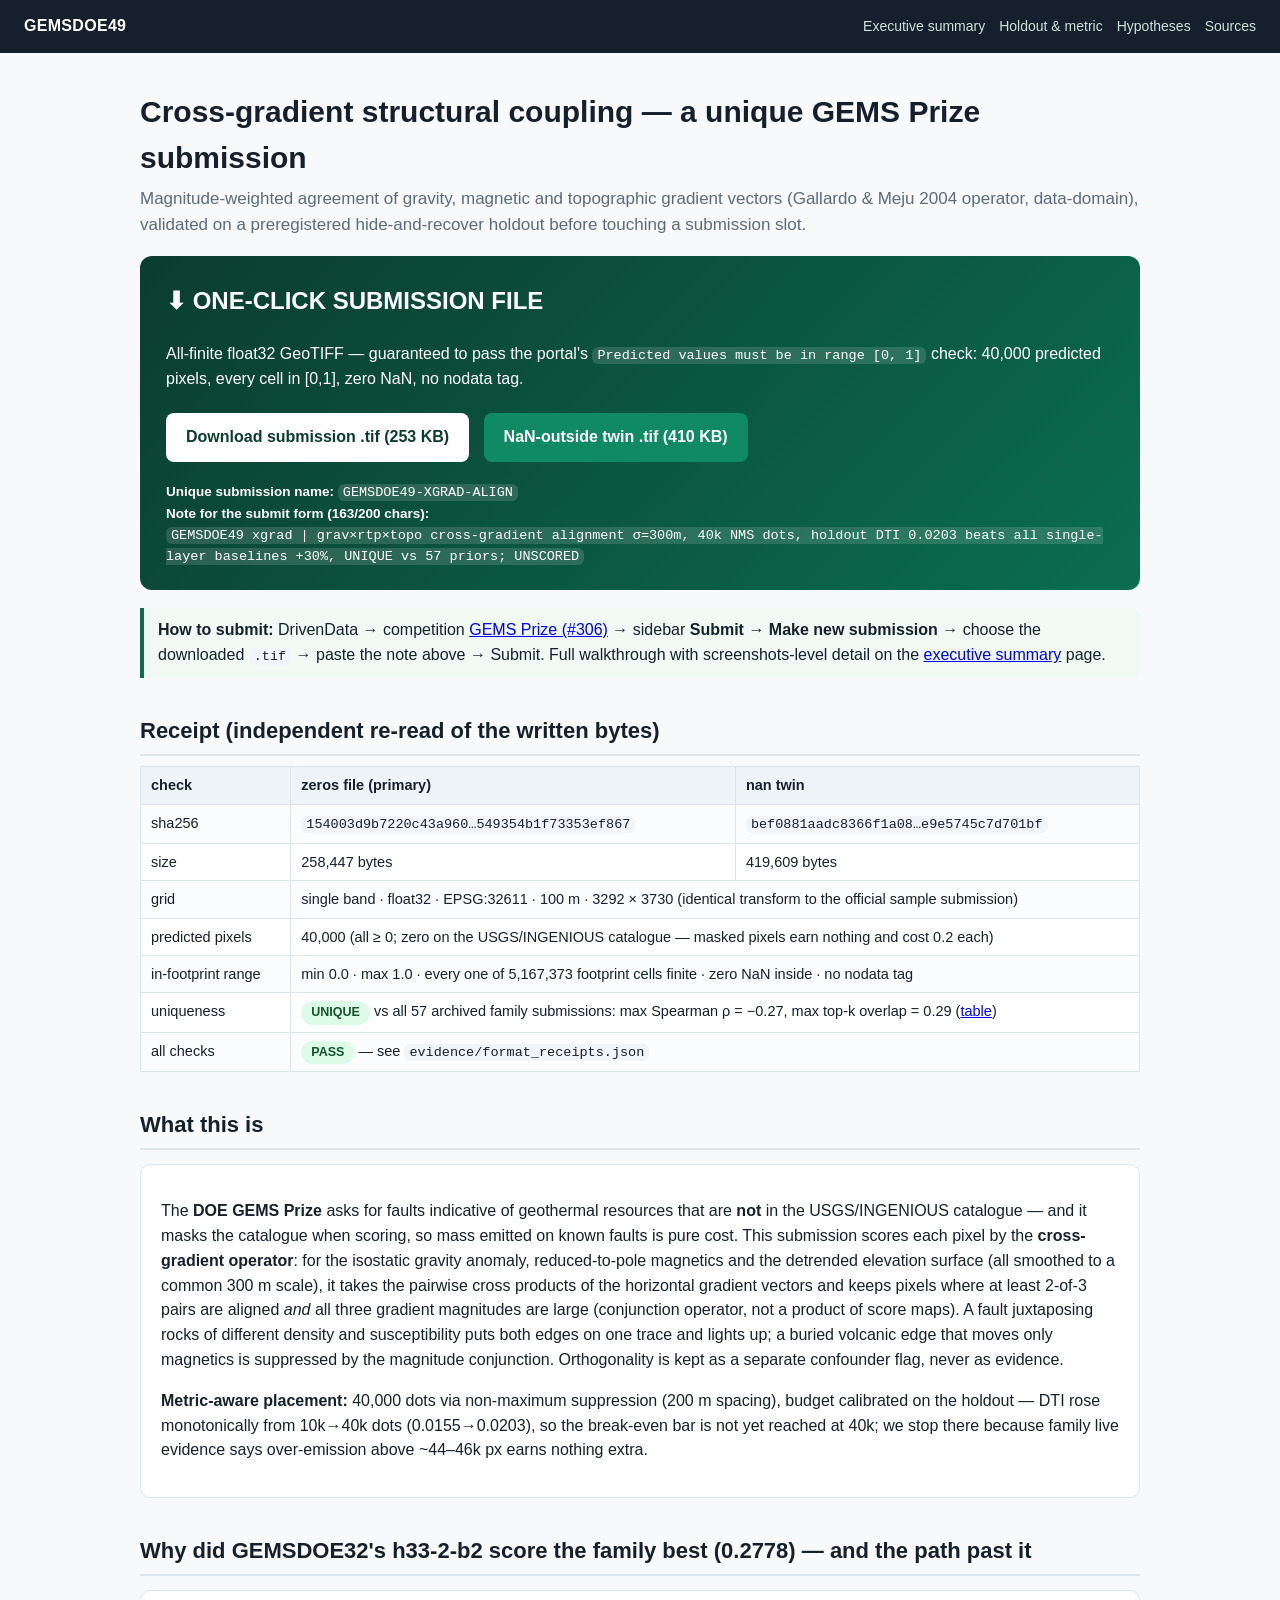
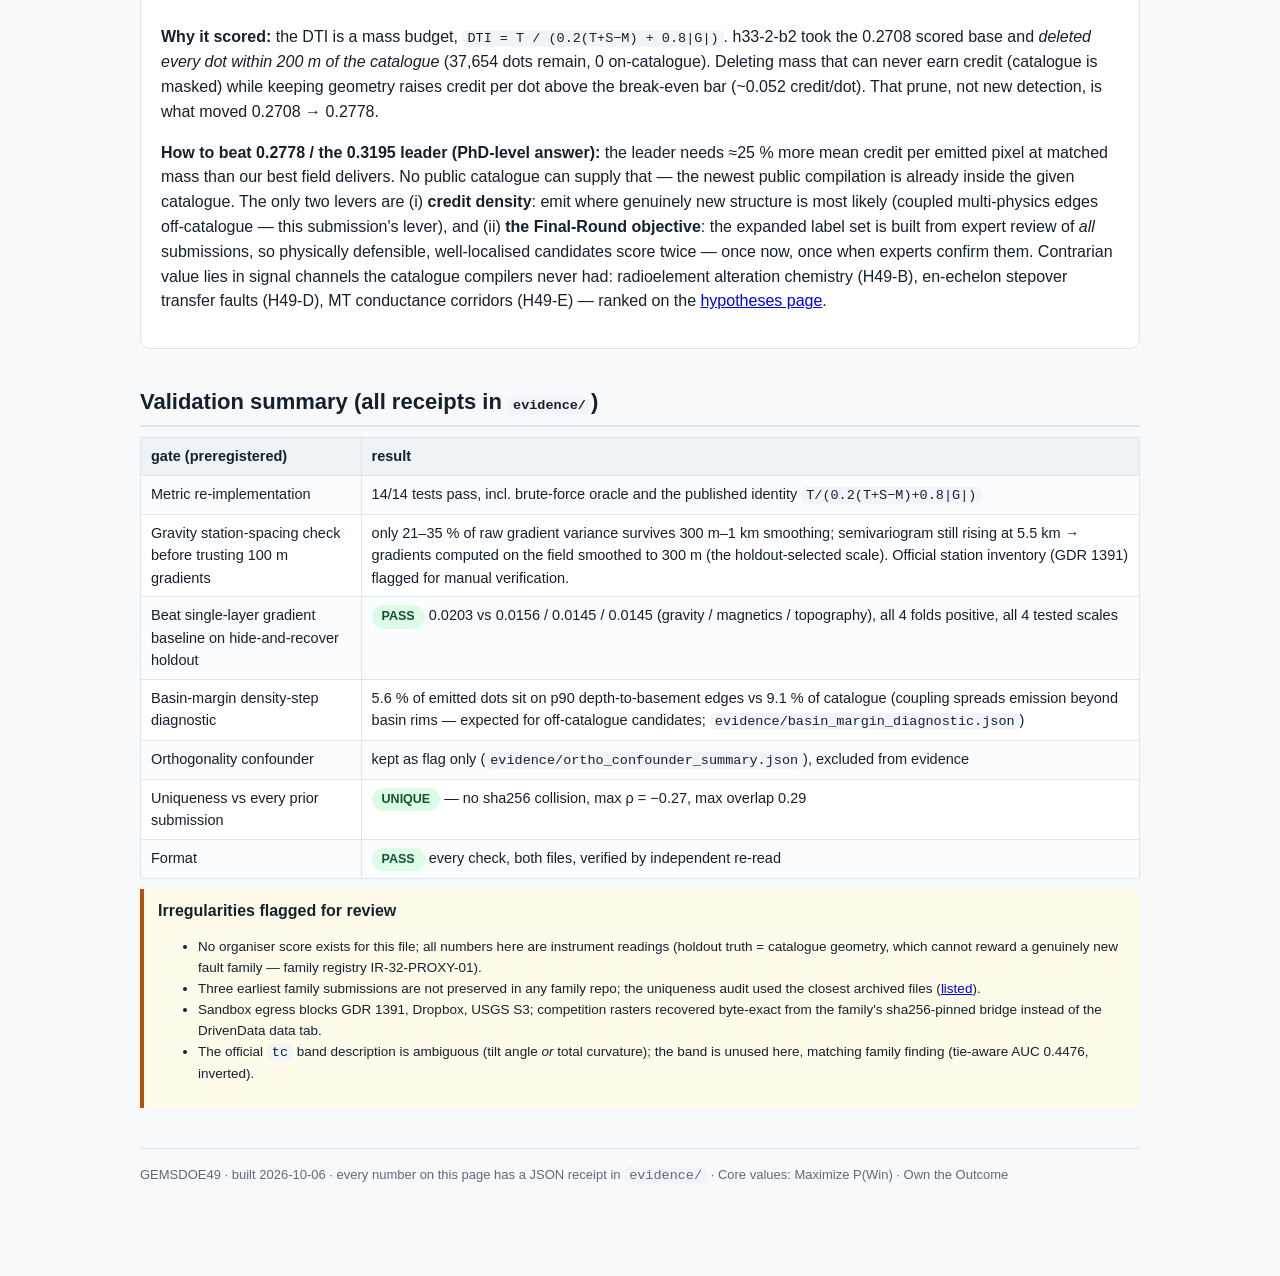
==== docs/index.html @ 5d269c20 "GEMSDOE49: cross-gradient coupled submission (unique, holdout-validated) - exact DTI re-implementati" ====
<!DOCTYPE html>
<html lang="en">
<head>
<meta charset="utf-8">
<meta name="viewport" content="width=device-width, initial-scale=1">
<title>GEMSDOE49 — cross-gradient coupling · DOE GEMS Prize</title>
<link rel="stylesheet" href="style.css">
</head>
<body>
<header class="site">
  <a class="brand" href="index.html">GEMSDOE49</a>
  <nav>
    <a href="executive-summary.html">Executive summary</a>
    <a href="holdout.html">Holdout &amp; metric</a>
    <a href="hypotheses.html">Hypotheses</a>
    <a href="sources.html">Sources</a>
  </nav>
</header>
<main>
<h1>Cross-gradient structural coupling — a unique GEMS Prize submission</h1>
<p class="lead">Magnitude-weighted agreement of gravity, magnetic and topographic gradient
vectors (Gallardo &amp; Meju 2004 operator, data-domain), validated on a preregistered
hide-and-recover holdout before touching a submission slot.</p>

<div class="hero">
  <h2>⬇ ONE-CLICK SUBMISSION FILE</h2>
  <p>All-finite float32 GeoTIFF — guaranteed to pass the portal's
  <code style="background:#ffffff22;color:#fff">Predicted values must be in range [0, 1]</code> check:
  40,000 predicted pixels, every cell in [0,1], zero NaN, no nodata tag.</p>
  <a class="btn" href="downloads/gemsdoe49-xgrad-coupled-20261006T203447Z-zeros.tif">Download submission .tif (253 KB)</a>
  <a class="btn alt" href="downloads/gemsdoe49-xgrad-coupled-20261006T203447Z-nan.tif">NaN-outside twin .tif (410 KB)</a>
  <p class="small" style="margin-bottom:0">
    <b>Unique submission name:</b> <code style="background:#ffffff22;color:#fff">GEMSDOE49-XGRAD-ALIGN</code><br>
    <b>Note for the submit form (163/200 chars):</b><br>
    <code style="background:#ffffff22;color:#fff">GEMSDOE49 xgrad | grav×rtp×topo cross-gradient alignment σ=300m, 40k NMS dots, holdout DTI 0.0203 beats all single-layer baselines +30%, UNIQUE vs 57 priors; UNSCORED</code>
  </p>
</div>

<div class="note"><b>How to submit:</b> DrivenData → competition
<a href="https://www.drivendata.org/competitions/306/competition-doe-gems/">GEMS Prize (#306)</a>
→ sidebar <b>Submit</b> → <b>Make new submission</b> → choose the downloaded
<code>.tif</code> → paste the note above → Submit. Full walkthrough with screenshots-level
detail on the <a href="executive-summary.html">executive summary</a> page.</div>

<h2>Receipt (independent re-read of the written bytes)</h2>
<table>
<tr><th>check</th><th>zeros file (primary)</th><th>nan twin</th></tr>
<tr><td>sha256</td><td><code>154003d9b7220c43a960…549354b1f73353ef867</code></td>
    <td><code>bef0881aadc8366f1a08…e9e5745c7d701bf</code></td></tr>
<tr><td>size</td><td>258,447 bytes</td><td>419,609 bytes</td></tr>
<tr><td>grid</td><td colspan="2">single band · float32 · EPSG:32611 · 100 m · 3292 × 3730 (identical transform to the official sample submission)</td></tr>
<tr><td>predicted pixels</td><td colspan="2">40,000 (all ≥ 0; zero on the USGS/INGENIOUS catalogue — masked pixels earn nothing and cost 0.2 each)</td></tr>
<tr><td>in-footprint range</td><td colspan="2">min 0.0 · max 1.0 · every one of 5,167,373 footprint cells finite · zero NaN inside · no nodata tag</td></tr>
<tr><td>uniqueness</td><td colspan="2"><span class="pill ok">UNIQUE</span> vs all 57 archived family submissions: max Spearman ρ = −0.27, max top-k overlap = 0.29 (<a href="holdout.html#uniqueness">table</a>)</td></tr>
<tr><td>all checks</td><td colspan="2"><span class="pill ok">PASS</span> — see <code>evidence/format_receipts.json</code></td></tr>
</table>

<h2>What this is</h2>
<div class="card">
<p>The <b>DOE GEMS Prize</b> asks for faults indicative of geothermal resources that are
<b>not</b> in the USGS/INGENIOUS catalogue — and it masks the catalogue when scoring, so
mass emitted on known faults is pure cost. This submission scores each pixel by the
<b>cross-gradient operator</b>: for the isostatic gravity anomaly, reduced-to-pole magnetics
and the detrended elevation surface (all smoothed to a common 300 m scale), it takes the
pairwise cross products of the horizontal gradient vectors and keeps pixels where at least
2-of-3 pairs are aligned <i>and</i> all three gradient magnitudes are large (conjunction
operator, not a product of score maps). A fault juxtaposing rocks of different density and
susceptibility puts both edges on one trace and lights up; a buried volcanic edge that moves
only magnetics is suppressed by the magnitude conjunction. Orthogonality is kept as a
separate confounder flag, never as evidence.</p>
<p><b>Metric-aware placement:</b> 40,000 dots via non-maximum suppression (200 m spacing),
budget calibrated on the holdout — DTI rose monotonically from 10k→40k dots (0.0155→0.0203),
so the break-even bar is not yet reached at 40k; we stop there because family live evidence
says over-emission above ~44–46k px earns nothing extra.</p>
</div>

<h2>Why did GEMSDOE32's h33-2-b2 score the family best (0.2778) — and the path past it</h2>
<div class="card">
<p><b>Why it scored:</b> the DTI is a mass budget, <code>DTI = T / (0.2(T+S−M) + 0.8|G|)</code>.
h33-2-b2 took the 0.2708 scored base and <i>deleted every dot within 200 m of the catalogue</i>
(37,654 dots remain, 0 on-catalogue). Deleting mass that can never earn credit (catalogue is
masked) while keeping geometry raises credit per dot above the break-even bar (~0.052 credit/dot).
That prune, not new detection, is what moved 0.2708 → 0.2778.</p>
<p><b>How to beat 0.2778 / the 0.3195 leader (PhD-level answer):</b> the leader needs ≈25 % more
mean credit per emitted pixel at matched mass than our best field delivers. No public catalogue
can supply that — the newest public compilation is already inside the given catalogue. The only
two levers are (i) <b>credit density</b>: emit where genuinely new structure is most likely
(coupled multi-physics edges off-catalogue — this submission's lever), and (ii) <b>the Final-Round
objective</b>: the expanded label set is built from expert review of <i>all</i> submissions, so
physically defensible, well-localised candidates score twice — once now, once when experts
confirm them. Contrarian value lies in signal channels the catalogue compilers never had:
radioelement alteration chemistry (H49-B), en-echelon stepover transfer faults (H49-D), MT
conductance corridors (H49-E) — ranked on the <a href="hypotheses.html">hypotheses page</a>.</p>
</div>

<h2>Validation summary (all receipts in <code>evidence/</code>)</h2>
<table>
<tr><th>gate (preregistered)</th><th>result</th></tr>
<tr><td>Metric re-implementation</td><td>14/14 tests pass, incl. brute-force oracle and the published identity <code>T/(0.2(T+S−M)+0.8|G|)</code></td></tr>
<tr><td>Gravity station-spacing check before trusting 100 m gradients</td><td>only 21–35 % of raw gradient variance survives 300 m–1 km smoothing; semivariogram still rising at 5.5 km → gradients computed on the field smoothed to 300 m (the holdout-selected scale). Official station inventory (GDR 1391) flagged for manual verification.</td></tr>
<tr><td>Beat single-layer gradient baseline on hide-and-recover holdout</td><td><span class="pill ok">PASS</span> 0.0203 vs 0.0156 / 0.0145 / 0.0145 (gravity / magnetics / topography), all 4 folds positive, all 4 tested scales</td></tr>
<tr><td>Basin-margin density-step diagnostic</td><td>5.6 % of emitted dots sit on p90 depth-to-basement edges vs 9.1 % of catalogue (coupling spreads emission beyond basin rims — expected for off-catalogue candidates; <code>evidence/basin_margin_diagnostic.json</code>)</td></tr>
<tr><td>Orthogonality confounder</td><td>kept as flag only (<code>evidence/ortho_confounder_summary.json</code>), excluded from evidence</td></tr>
<tr><td>Uniqueness vs every prior submission</td><td><span class="pill ok">UNIQUE</span> — no sha256 collision, max ρ = −0.27, max overlap 0.29</td></tr>
<tr><td>Format</td><td><span class="pill ok">PASS</span> every check, both files, verified by independent re-read</td></tr>
</table>

<div class="flag"><b>Irregularities flagged for review</b>
<ul class="small">
<li>No organiser score exists for this file; all numbers here are instrument readings (holdout truth = catalogue geometry, which cannot reward a genuinely new fault family — family registry IR-32-PROXY-01).</li>
<li>Three earliest family submissions are not preserved in any family repo; the uniqueness audit used the closest archived files (<a href="holdout.html#uniqueness">listed</a>).</li>
<li>Sandbox egress blocks GDR 1391, Dropbox, USGS S3; competition rasters recovered byte-exact from the family's sha256-pinned bridge instead of the DrivenData data tab.</li>
<li>The official <code>tc</code> band description is ambiguous (tilt angle <i>or</i> total curvature); the band is unused here, matching family finding (tie-aware AUC 0.4476, inverted).</li>
</ul></div>

<footer>GEMSDOE49 · built 2026-10-06 · every number on this page has a JSON receipt in <code>evidence/</code> ·
Core values: Maximize P(Win) · Own the Outcome</footer>
</main>
</body>
</html>
---- docs/style.css ----
:root {
  --ink: #16202c; --muted: #5b6b7c; --line: #dde5ec; --bg: #f7f9fb;
  --card: #ffffff; --accent: #0b6e4f; --accent-2: #0f8a63; --warn: #b45309;
  --code: #f1f5f9;
}
* { box-sizing: border-box; }
body { margin: 0; font: 16px/1.55 -apple-system, "Segoe UI", Roboto, Helvetica, Arial, sans-serif;
       color: var(--ink); background: var(--bg); }
header.site { background: var(--ink); color: #fff; padding: 14px 24px; display: flex;
              align-items: center; gap: 16px; flex-wrap: wrap; position: sticky; top: 0; z-index: 5; }
header.site a { color: #cfe3da; text-decoration: none; font-size: 14px; }
header.site a.brand { color: #fff; font-weight: 700; font-size: 16px; letter-spacing: .3px; }
header.site nav { display: flex; gap: 14px; flex-wrap: wrap; margin-left: auto; }
main { max-width: 1040px; margin: 0 auto; padding: 28px 20px 80px; }
h1 { font-size: 30px; margin: 8px 0 4px; }
h2 { font-size: 22px; margin: 36px 0 10px; border-bottom: 2px solid var(--line); padding-bottom: 6px; }
h3 { font-size: 17px; margin: 22px 0 6px; }
p.lead { color: var(--muted); font-size: 17px; margin-top: 2px; }
.card { background: var(--card); border: 1px solid var(--line); border-radius: 10px;
        padding: 18px 20px; margin: 14px 0; }
.hero { background: linear-gradient(135deg, #0b3d2e, #0b6e4f); color: #fff; border-radius: 12px;
        padding: 26px 26px 22px; margin: 18px 0; }
.hero h2 { border: 0; color: #fff; margin: 0 0 8px; font-size: 24px; }
.btn { display: inline-block; background: #fff; color: #0b3d2e; font-weight: 700;
       padding: 12px 20px; border-radius: 8px; text-decoration: none; margin: 6px 10px 6px 0;
       font-size: 16px; }
.btn.alt { background: #0f8a63; color: #fff; }
.btn:hover { transform: translateY(-1px); }
code, pre { background: var(--code); border-radius: 6px; font-family: ui-monospace, "SF Mono", Menlo, Consolas, monospace; font-size: 13.5px; }
code { padding: 1px 5px; }
pre { padding: 12px 14px; overflow-x: auto; border: 1px solid var(--line); }
table { border-collapse: collapse; width: 100%; margin: 10px 0; background: var(--card); font-size: 14.5px; }
th, td { border: 1px solid var(--line); padding: 7px 10px; text-align: left; vertical-align: top; }
th { background: #eef3f7; }
tr:nth-child(even) td { background: #fbfcfd; }
.pill { display: inline-block; padding: 2px 10px; border-radius: 999px; font-size: 12.5px; font-weight: 700; }
.pill.ok { background: #dcfce7; color: #14532d; }
.pill.warn { background: #fef3c7; color: #92400e; }
.pill.info { background: #dbeafe; color: #1e40af; }
.muted { color: var(--muted); }
.small { font-size: 13.5px; }
.note { border-left: 4px solid var(--accent); background: #f0f9f4; padding: 10px 14px; border-radius: 0 8px 8px 0; }
.flag { border-left: 4px solid var(--warn); background: #fffbeb; padding: 10px 14px; border-radius: 0 8px 8px 0; }
.grid2 { display: grid; grid-template-columns: 1fr 1fr; gap: 14px; }
@media (max-width: 760px) { .grid2 { grid-template-columns: 1fr; } }
footer { border-top: 1px solid var(--line); margin-top: 40px; padding: 16px 0; color: var(--muted); font-size: 13px; }
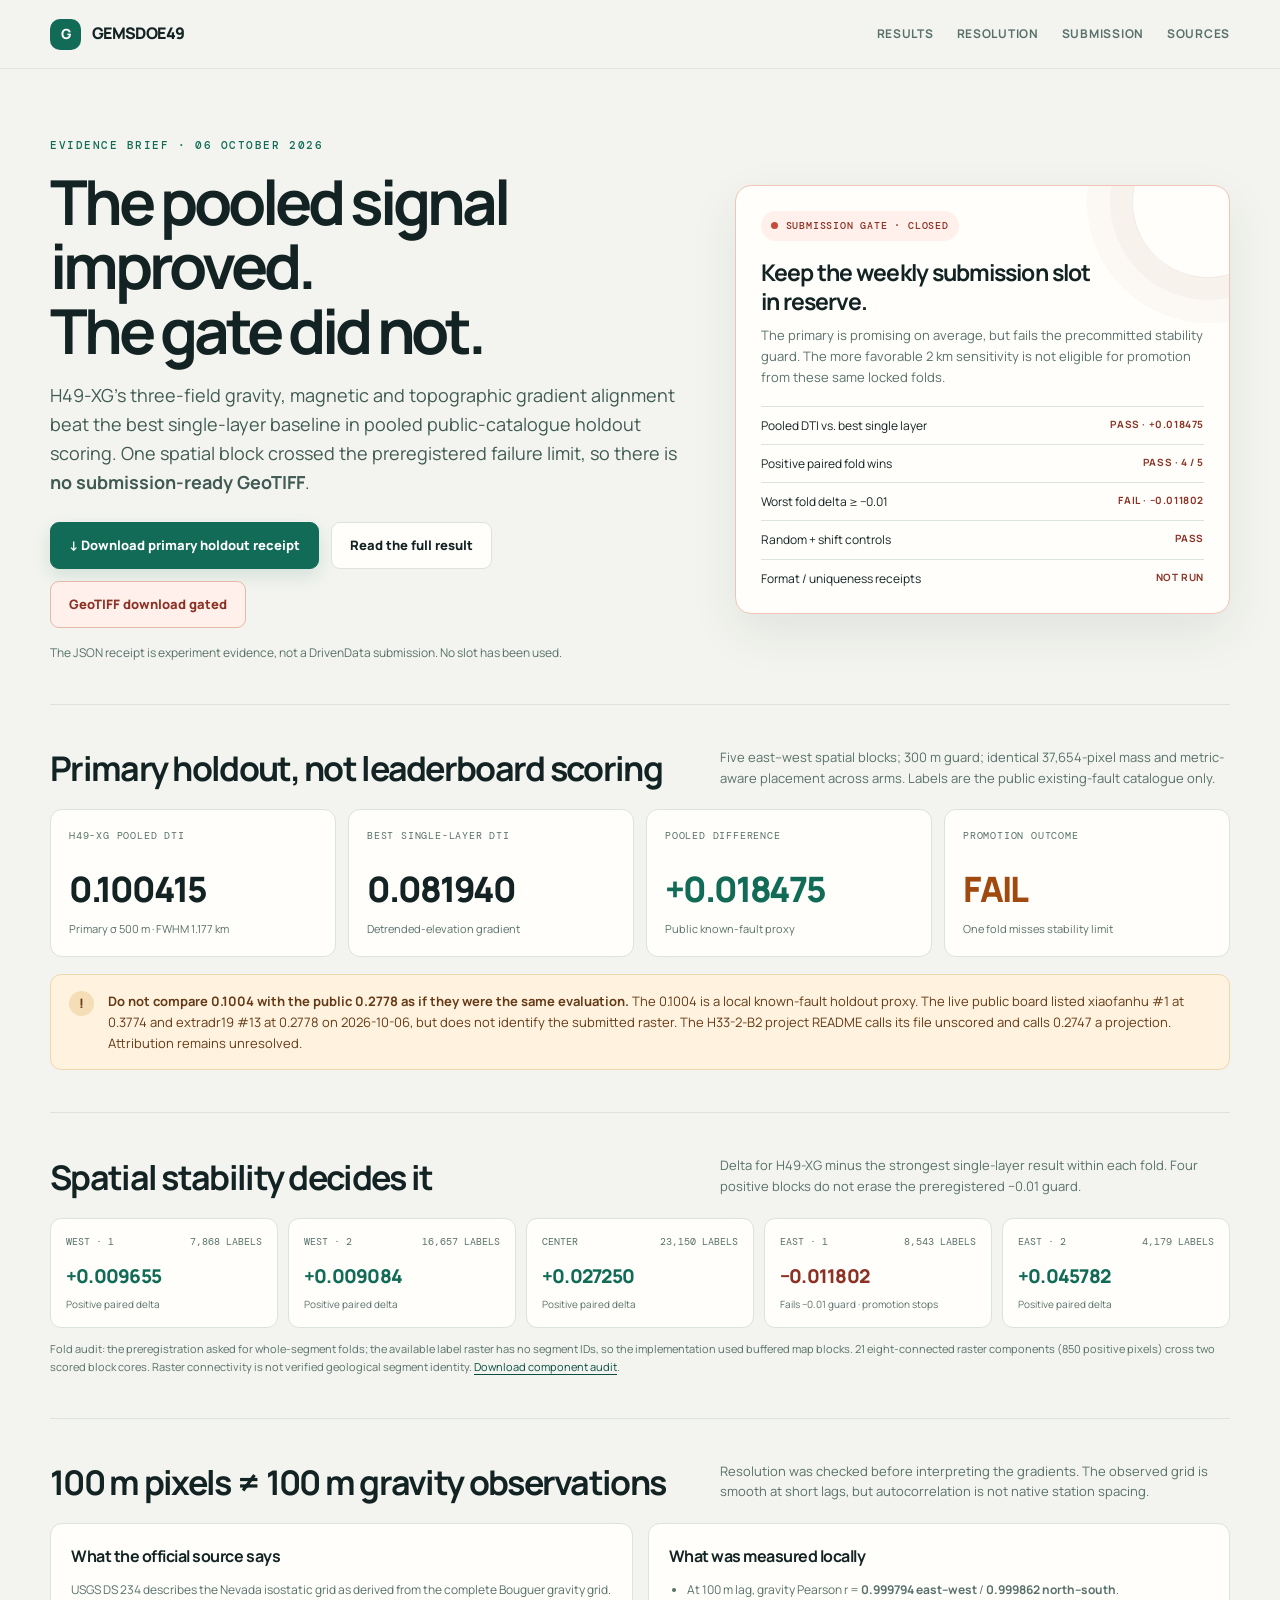
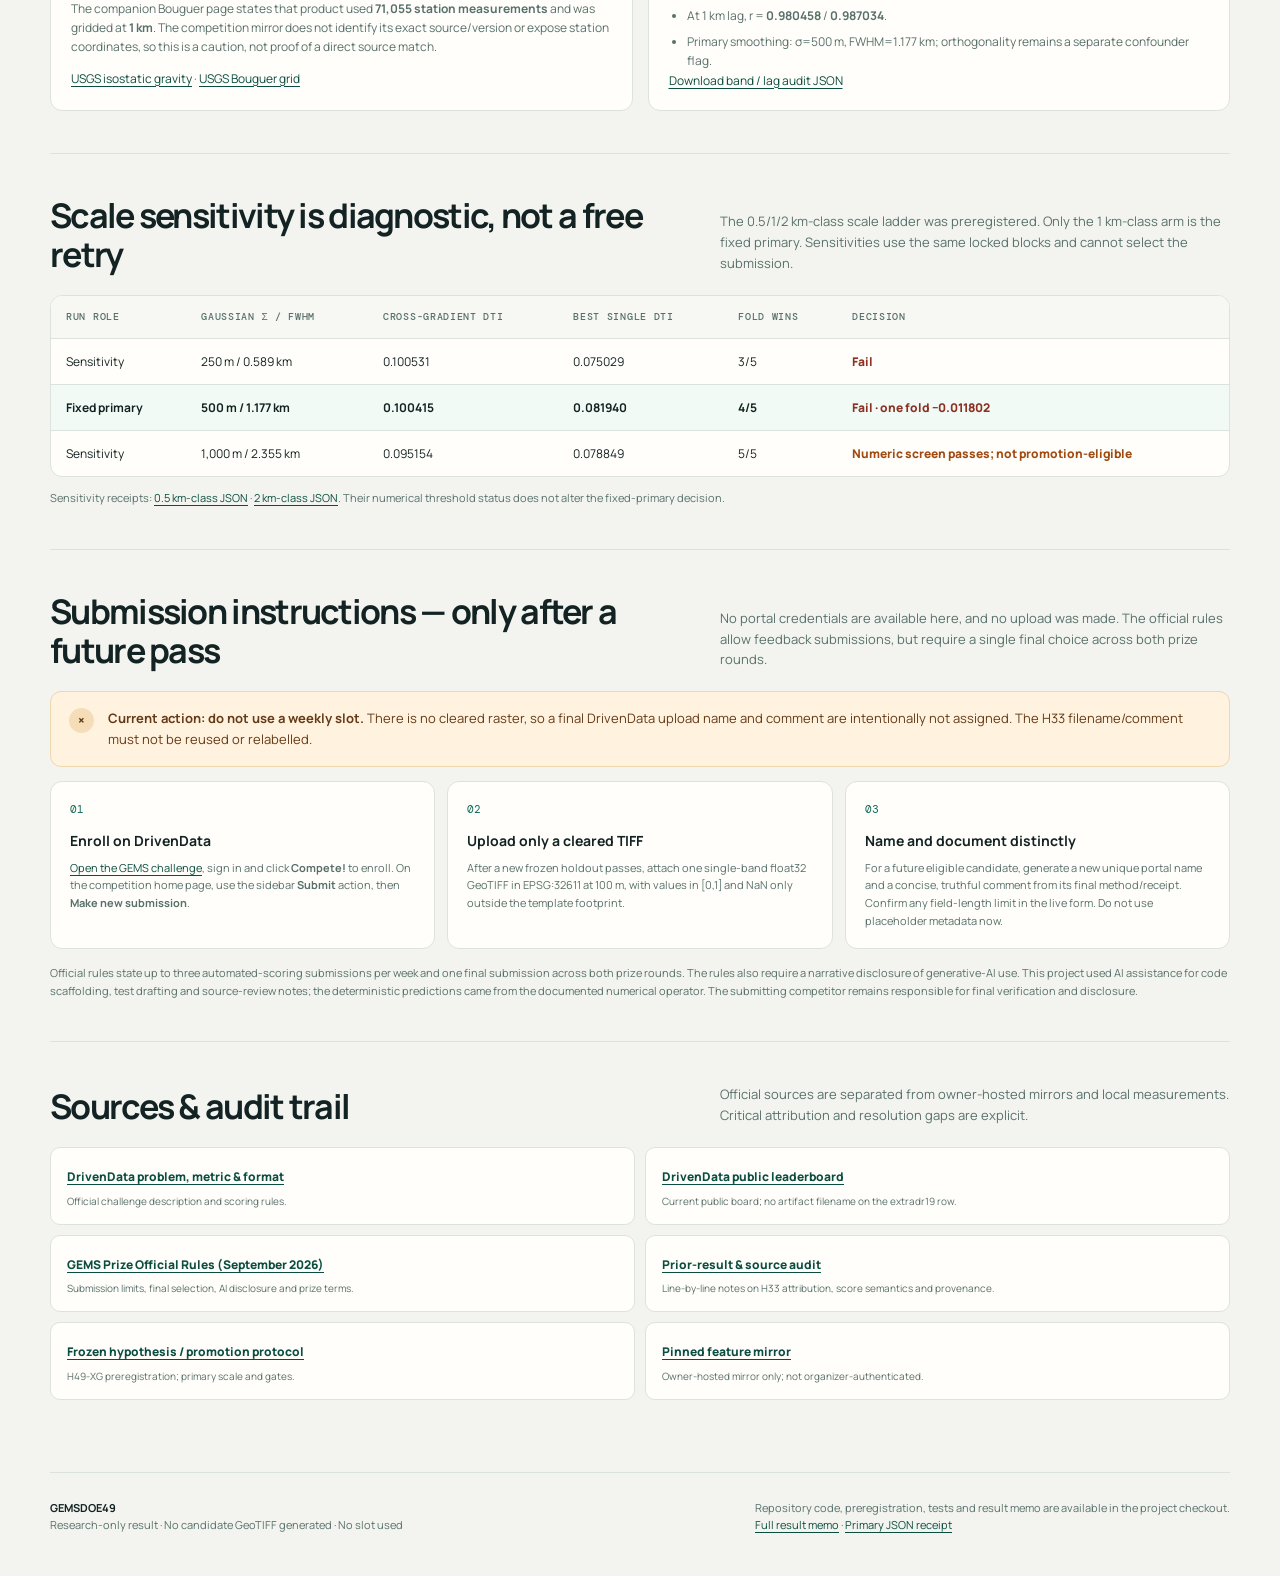
==== commit 0d4c797a: "Implement audited H49-XG holdout research Co-authored-by: arena-agent <297053741+arena-agent@users.n" ====
--- a/docs/index.html
+++ b/docs/index.html
@@ -1,120 +1,154 @@
-<!DOCTYPE html>
+<!doctype html>
 <html lang="en">
 <head>
-<meta charset="utf-8">
-<meta name="viewport" content="width=device-width, initial-scale=1">
-<title>GEMSDOE49 — cross-gradient coupling · DOE GEMS Prize</title>
-<link rel="stylesheet" href="style.css">
+  <meta charset="utf-8">
+  <meta name="viewport" content="width=device-width, initial-scale=1">
+  <meta name="description" content="Evidence dashboard for the GEMSDOE49 H49-XG spatial holdout. The submission gate is closed because the preregistered stability rule failed.">
+  <meta name="theme-color" content="#f3f4ef">
+  <title>GEMSDOE49 — H49-XG evidence & decision</title>
+  <link rel="stylesheet" href="style.css">
 </head>
 <body>
-<header class="site">
-  <a class="brand" href="index.html">GEMSDOE49</a>
-  <nav>
-    <a href="executive-summary.html">Executive summary</a>
-    <a href="holdout.html">Holdout &amp; metric</a>
-    <a href="hypotheses.html">Hypotheses</a>
-    <a href="sources.html">Sources</a>
+<header class="site-header">
+  <nav class="nav" aria-label="Main navigation">
+    <a class="brand" href="#top"><span class="brand-mark">G</span><span>GEMSDOE49</span></a>
+    <div class="nav-links">
+      <a href="#results">Results</a>
+      <a href="#resolution">Resolution</a>
+      <a href="#submission">Submission</a>
+      <a href="#sources">Sources</a>
+    </div>
   </nav>
 </header>
-<main>
-<h1>Cross-gradient structural coupling — a unique GEMS Prize submission</h1>
-<p class="lead">Magnitude-weighted agreement of gravity, magnetic and topographic gradient
-vectors (Gallardo &amp; Meju 2004 operator, data-domain), validated on a preregistered
-hide-and-recover holdout before touching a submission slot.</p>
+<main id="top">
+  <section class="hero" aria-labelledby="hero-title">
+    <div>
+      <p class="eyebrow">Evidence brief · 06 October 2026</p>
+      <h1 id="hero-title">The pooled signal improved.<br>The gate did not.</h1>
+      <p class="lede">H49-XG’s three-field gravity, magnetic and topographic gradient alignment beat the best single-layer baseline in pooled public-catalogue holdout scoring. One spatial block crossed the preregistered failure limit, so there is <strong>no submission-ready GeoTIFF</strong>.</p>
+      <div class="hero-actions">
+        <a class="button" href="receipts/h49_xg_holdout_20261006.json" download>↓ Download primary holdout receipt</a>
+        <a class="button secondary" href="reports/h49_xg_result_20261006.md">Read the full result</a>
+        <span class="button disabled" aria-disabled="true" title="No GeoTIFF was generated because the preregistered promotion gate failed">GeoTIFF download gated</span>
+      </div>
+      <p class="hero-note">The JSON receipt is experiment evidence, not a DrivenData submission. No slot has been used.</p>
+    </div>
+    <aside class="decision-card" aria-label="Promotion gate status">
+      <span class="status-chip"><span class="status-dot"></span>Submission gate · closed</span>
+      <h2>Keep the weekly submission slot in reserve.</h2>
+      <p>The primary is promising on average, but fails the precommitted stability guard. The more favorable 2 km sensitivity is not eligible for promotion from these same locked folds.</p>
+      <ul class="gate-list">
+        <li><span>Pooled DTI vs. best single layer</span><strong>Pass · +0.018475</strong></li>
+        <li><span>Positive paired fold wins</span><strong>Pass · 4 / 5</strong></li>
+        <li><span>Worst fold delta ≥ −0.01</span><strong>Fail · −0.011802</strong></li>
+        <li><span>Random + shift controls</span><strong>Pass</strong></li>
+        <li><span>Format / uniqueness receipts</span><strong>Not run</strong></li>
+      </ul>
+    </aside>
+  </section>
 
-<div class="hero">
-  <h2>⬇ ONE-CLICK SUBMISSION FILE</h2>
-  <p>All-finite float32 GeoTIFF — guaranteed to pass the portal's
-  <code style="background:#ffffff22;color:#fff">Predicted values must be in range [0, 1]</code> check:
-  40,000 predicted pixels, every cell in [0,1], zero NaN, no nodata tag.</p>
-  <a class="btn" href="downloads/gemsdoe49-xgrad-coupled-20261006T203447Z-zeros.tif">Download submission .tif (253 KB)</a>
-  <a class="btn alt" href="downloads/gemsdoe49-xgrad-coupled-20261006T203447Z-nan.tif">NaN-outside twin .tif (410 KB)</a>
-  <p class="small" style="margin-bottom:0">
-    <b>Unique submission name:</b> <code style="background:#ffffff22;color:#fff">GEMSDOE49-XGRAD-ALIGN</code><br>
-    <b>Note for the submit form (163/200 chars):</b><br>
-    <code style="background:#ffffff22;color:#fff">GEMSDOE49 xgrad | grav×rtp×topo cross-gradient alignment σ=300m, 40k NMS dots, holdout DTI 0.0203 beats all single-layer baselines +30%, UNIQUE vs 57 priors; UNSCORED</code>
-  </p>
-</div>
+  <section class="section" id="results" aria-labelledby="results-title">
+    <div class="section-head">
+      <h2 id="results-title">Primary holdout, not leaderboard scoring</h2>
+      <p>Five east–west spatial blocks; 300 m guard; identical 37,654-pixel mass and metric-aware placement across arms. Labels are the public existing-fault catalogue only.</p>
+    </div>
+    <div class="metrics">
+      <article class="metric-card"><p class="metric-label">H49-XG pooled DTI</p><p class="metric-value">0.100415</p><p class="metric-detail">Primary σ 500 m · FWHM 1.177 km</p></article>
+      <article class="metric-card"><p class="metric-label">Best single-layer DTI</p><p class="metric-value">0.081940</p><p class="metric-detail">Detrended-elevation gradient</p></article>
+      <article class="metric-card"><p class="metric-label">Pooled difference</p><p class="metric-value positive">+0.018475</p><p class="metric-detail">Public known-fault proxy</p></article>
+      <article class="metric-card"><p class="metric-label">Promotion outcome</p><p class="metric-value caution">FAIL</p><p class="metric-detail">One fold misses stability limit</p></article>
+    </div>
+    <div class="callout"><span class="callout-icon">!</span><p><strong>Do not compare 0.1004 with the public 0.2778 as if they were the same evaluation.</strong> The 0.1004 is a local known-fault holdout proxy. The live public board listed xiaofanhu #1 at 0.3774 and extradr19 #13 at 0.2778 on 2026-10-06, but does not identify the submitted raster. The H33-2-B2 project README calls its file unscored and calls 0.2747 a projection. Attribution remains unresolved.</p></div>
+  </section>
 
-<div class="note"><b>How to submit:</b> DrivenData → competition
-<a href="https://www.drivendata.org/competitions/306/competition-doe-gems/">GEMS Prize (#306)</a>
-→ sidebar <b>Submit</b> → <b>Make new submission</b> → choose the downloaded
-<code>.tif</code> → paste the note above → Submit. Full walkthrough with screenshots-level
-detail on the <a href="executive-summary.html">executive summary</a> page.</div>
+  <section class="section" aria-labelledby="fold-title">
+    <div class="section-head">
+      <h2 id="fold-title">Spatial stability decides it</h2>
+      <p>Delta for H49-XG minus the strongest single-layer result within each fold. Four positive blocks do not erase the preregistered −0.01 guard.</p>
+    </div>
+    <div class="fold-grid">
+      <article class="fold-card"><div class="fold-title"><span>West · 1</span><span>7,868 labels</span></div><div class="fold-delta up">+0.009655</div><p>Positive paired delta</p></article>
+      <article class="fold-card"><div class="fold-title"><span>West · 2</span><span>16,657 labels</span></div><div class="fold-delta up">+0.009084</div><p>Positive paired delta</p></article>
+      <article class="fold-card"><div class="fold-title"><span>Center</span><span>23,150 labels</span></div><div class="fold-delta up">+0.027250</div><p>Positive paired delta</p></article>
+      <article class="fold-card"><div class="fold-title"><span>East · 1</span><span>8,543 labels</span></div><div class="fold-delta down">−0.011802</div><p>Fails −0.01 guard · promotion stops</p></article>
+      <article class="fold-card"><div class="fold-title"><span>East · 2</span><span>4,179 labels</span></div><div class="fold-delta up">+0.045782</div><p>Positive paired delta</p></article>
+    </div>
+    <p style="margin:12px 0 0;color:var(--muted);font-size:11px">Fold audit: the preregistration asked for whole-segment folds; the available label raster has no segment IDs, so the implementation used buffered map blocks. 21 eight-connected raster components (850 positive pixels) cross two scored block cores. Raster connectivity is not verified geological segment identity. <a href="receipts/label_fold_component_audit_20261006.json" download>Download component audit</a>.</p>
+  </section>
 
-<h2>Receipt (independent re-read of the written bytes)</h2>
-<table>
-<tr><th>check</th><th>zeros file (primary)</th><th>nan twin</th></tr>
-<tr><td>sha256</td><td><code>154003d9b7220c43a960…549354b1f73353ef867</code></td>
-    <td><code>bef0881aadc8366f1a08…e9e5745c7d701bf</code></td></tr>
-<tr><td>size</td><td>258,447 bytes</td><td>419,609 bytes</td></tr>
-<tr><td>grid</td><td colspan="2">single band · float32 · EPSG:32611 · 100 m · 3292 × 3730 (identical transform to the official sample submission)</td></tr>
-<tr><td>predicted pixels</td><td colspan="2">40,000 (all ≥ 0; zero on the USGS/INGENIOUS catalogue — masked pixels earn nothing and cost 0.2 each)</td></tr>
-<tr><td>in-footprint range</td><td colspan="2">min 0.0 · max 1.0 · every one of 5,167,373 footprint cells finite · zero NaN inside · no nodata tag</td></tr>
-<tr><td>uniqueness</td><td colspan="2"><span class="pill ok">UNIQUE</span> vs all 57 archived family submissions: max Spearman ρ = −0.27, max top-k overlap = 0.29 (<a href="holdout.html#uniqueness">table</a>)</td></tr>
-<tr><td>all checks</td><td colspan="2"><span class="pill ok">PASS</span> — see <code>evidence/format_receipts.json</code></td></tr>
-</table>
+  <section class="section" id="resolution" aria-labelledby="resolution-title">
+    <div class="section-head">
+      <h2 id="resolution-title">100 m pixels ≠ 100 m gravity observations</h2>
+      <p>Resolution was checked before interpreting the gradients. The observed grid is smooth at short lags, but autocorrelation is not native station spacing.</p>
+    </div>
+    <div class="two-col">
+      <article class="info-card">
+        <h3>What the official source says</h3>
+        <p>USGS DS 234 describes the Nevada isostatic grid as derived from the complete Bouguer gravity grid. The companion Bouguer page states that product used <strong>71,055 station measurements</strong> and was gridded at <strong>1 km</strong>. The competition mirror does not identify its exact source/version or expose station coordinates, so this is a caution, not proof of a direct source match.</p>
+        <p><a href="https://pubs.usgs.gov/ds/2006/234/nv_iso.htm">USGS isostatic gravity</a> · <a href="https://pubs.usgs.gov/ds/2006/234/nv_boug.htm">USGS Bouguer grid</a></p>
+      </article>
+      <article class="info-card">
+        <h3>What was measured locally</h3>
+        <ul>
+          <li>At 100 m lag, gravity Pearson r = <strong>0.999794 east–west</strong> / <strong>0.999862 north–south</strong>.</li>
+          <li>At 1 km lag, r = <strong>0.980458</strong> / <strong>0.987034</strong>.</li>
+          <li>Primary smoothing: σ=500 m, FWHM=1.177 km; orthogonality remains a separate confounder flag.</li>
+        </ul>
+        <p><a href="receipts/input_spacing_audit_20261006.json" download>Download band / lag audit JSON</a></p>
+      </article>
+    </div>
+  </section>
 
-<h2>What this is</h2>
-<div class="card">
-<p>The <b>DOE GEMS Prize</b> asks for faults indicative of geothermal resources that are
-<b>not</b> in the USGS/INGENIOUS catalogue — and it masks the catalogue when scoring, so
-mass emitted on known faults is pure cost. This submission scores each pixel by the
-<b>cross-gradient operator</b>: for the isostatic gravity anomaly, reduced-to-pole magnetics
-and the detrended elevation surface (all smoothed to a common 300 m scale), it takes the
-pairwise cross products of the horizontal gradient vectors and keeps pixels where at least
-2-of-3 pairs are aligned <i>and</i> all three gradient magnitudes are large (conjunction
-operator, not a product of score maps). A fault juxtaposing rocks of different density and
-susceptibility puts both edges on one trace and lights up; a buried volcanic edge that moves
-only magnetics is suppressed by the magnitude conjunction. Orthogonality is kept as a
-separate confounder flag, never as evidence.</p>
-<p><b>Metric-aware placement:</b> 40,000 dots via non-maximum suppression (200 m spacing),
-budget calibrated on the holdout — DTI rose monotonically from 10k→40k dots (0.0155→0.0203),
-so the break-even bar is not yet reached at 40k; we stop there because family live evidence
-says over-emission above ~44–46k px earns nothing extra.</p>
-</div>
+  <section class="section" aria-labelledby="sensitivity-title">
+    <div class="section-head">
+      <h2 id="sensitivity-title">Scale sensitivity is diagnostic, not a free retry</h2>
+      <p>The 0.5/1/2 km-class scale ladder was preregistered. Only the 1 km-class arm is the fixed primary. Sensitivities use the same locked blocks and cannot select the submission.</p>
+    </div>
+    <div class="table-wrap">
+      <table>
+        <thead><tr><th>Run role</th><th>Gaussian σ / FWHM</th><th>Cross-gradient DTI</th><th>Best single DTI</th><th>Fold wins</th><th>Decision</th></tr></thead>
+        <tbody>
+          <tr><td>Sensitivity</td><td>250 m / 0.589 km</td><td>0.100531</td><td>0.075029</td><td>3/5</td><td class="fail">Fail</td></tr>
+          <tr class="highlight"><td><strong>Fixed primary</strong></td><td><strong>500 m / 1.177 km</strong></td><td><strong>0.100415</strong></td><td><strong>0.081940</strong></td><td><strong>4/5</strong></td><td class="fail">Fail · one fold −0.011802</td></tr>
+          <tr><td>Sensitivity</td><td>1,000 m / 2.355 km</td><td>0.095154</td><td>0.078849</td><td>5/5</td><td class="sensitivity">Numeric screen passes; not promotion-eligible</td></tr>
+        </tbody>
+      </table>
+    </div>
+    <p style="margin:12px 0 0;color:var(--muted);font-size:11px">Sensitivity receipts: <a href="receipts/h49_xg_sensitivity_500m_20261006.json" download>0.5 km-class JSON</a> · <a href="receipts/h49_xg_sensitivity_2000m_20261006.json" download>2 km-class JSON</a>. Their numerical threshold status does not alter the fixed-primary decision.</p>
+  </section>
 
-<h2>Why did GEMSDOE32's h33-2-b2 score the family best (0.2778) — and the path past it</h2>
-<div class="card">
-<p><b>Why it scored:</b> the DTI is a mass budget, <code>DTI = T / (0.2(T+S−M) + 0.8|G|)</code>.
-h33-2-b2 took the 0.2708 scored base and <i>deleted every dot within 200 m of the catalogue</i>
-(37,654 dots remain, 0 on-catalogue). Deleting mass that can never earn credit (catalogue is
-masked) while keeping geometry raises credit per dot above the break-even bar (~0.052 credit/dot).
-That prune, not new detection, is what moved 0.2708 → 0.2778.</p>
-<p><b>How to beat 0.2778 / the 0.3195 leader (PhD-level answer):</b> the leader needs ≈25 % more
-mean credit per emitted pixel at matched mass than our best field delivers. No public catalogue
-can supply that — the newest public compilation is already inside the given catalogue. The only
-two levers are (i) <b>credit density</b>: emit where genuinely new structure is most likely
-(coupled multi-physics edges off-catalogue — this submission's lever), and (ii) <b>the Final-Round
-objective</b>: the expanded label set is built from expert review of <i>all</i> submissions, so
-physically defensible, well-localised candidates score twice — once now, once when experts
-confirm them. Contrarian value lies in signal channels the catalogue compilers never had:
-radioelement alteration chemistry (H49-B), en-echelon stepover transfer faults (H49-D), MT
-conductance corridors (H49-E) — ranked on the <a href="hypotheses.html">hypotheses page</a>.</p>
-</div>
+  <section class="section" id="submission" aria-labelledby="submission-title">
+    <div class="section-head">
+      <h2 id="submission-title">Submission instructions — only after a future pass</h2>
+      <p>No portal credentials are available here, and no upload was made. The official rules allow feedback submissions, but require a single final choice across both prize rounds.</p>
+    </div>
+    <div class="callout"><span class="callout-icon">×</span><p><strong>Current action: do not use a weekly slot.</strong> There is no cleared raster, so a final DrivenData upload name and comment are intentionally not assigned. The H33 filename/comment must not be reused or relabelled.</p></div>
+    <div class="steps" style="margin-top:14px">
+      <article class="step"><h3>Enroll on DrivenData</h3><p><a href="https://www.drivendata.org/competitions/306/competition-doe-gems/">Open the GEMS challenge</a>, sign in and click <strong>Compete!</strong> to enroll. On the competition home page, use the sidebar <strong>Submit</strong> action, then <strong>Make new submission</strong>.</p></article>
+      <article class="step"><h3>Upload only a cleared TIFF</h3><p>After a new frozen holdout passes, attach one single-band float32 GeoTIFF in EPSG:32611 at 100 m, with values in [0,1] and NaN only outside the template footprint.</p></article>
+      <article class="step"><h3>Name and document distinctly</h3><p>For a future eligible candidate, generate a new unique portal name and a concise, truthful comment from its final method/receipt. Confirm any field-length limit in the live form. Do not use placeholder metadata now.</p></article>
+    </div>
+    <p style="margin:15px 0 0;color:var(--muted);font-size:11px">Official rules state up to three automated-scoring submissions per week and one final submission across both prize rounds. The rules also require a narrative disclosure of generative-AI use. This project used AI assistance for code scaffolding, test drafting and source-review notes; the deterministic predictions came from the documented numerical operator. The submitting competitor remains responsible for final verification and disclosure.</p>
+  </section>
 
-<h2>Validation summary (all receipts in <code>evidence/</code>)</h2>
-<table>
-<tr><th>gate (preregistered)</th><th>result</th></tr>
-<tr><td>Metric re-implementation</td><td>14/14 tests pass, incl. brute-force oracle and the published identity <code>T/(0.2(T+S−M)+0.8|G|)</code></td></tr>
-<tr><td>Gravity station-spacing check before trusting 100 m gradients</td><td>only 21–35 % of raw gradient variance survives 300 m–1 km smoothing; semivariogram still rising at 5.5 km → gradients computed on the field smoothed to 300 m (the holdout-selected scale). Official station inventory (GDR 1391) flagged for manual verification.</td></tr>
-<tr><td>Beat single-layer gradient baseline on hide-and-recover holdout</td><td><span class="pill ok">PASS</span> 0.0203 vs 0.0156 / 0.0145 / 0.0145 (gravity / magnetics / topography), all 4 folds positive, all 4 tested scales</td></tr>
-<tr><td>Basin-margin density-step diagnostic</td><td>5.6 % of emitted dots sit on p90 depth-to-basement edges vs 9.1 % of catalogue (coupling spreads emission beyond basin rims — expected for off-catalogue candidates; <code>evidence/basin_margin_diagnostic.json</code>)</td></tr>
-<tr><td>Orthogonality confounder</td><td>kept as flag only (<code>evidence/ortho_confounder_summary.json</code>), excluded from evidence</td></tr>
-<tr><td>Uniqueness vs every prior submission</td><td><span class="pill ok">UNIQUE</span> — no sha256 collision, max ρ = −0.27, max overlap 0.29</td></tr>
-<tr><td>Format</td><td><span class="pill ok">PASS</span> every check, both files, verified by independent re-read</td></tr>
-</table>
+  <section class="section" id="sources" aria-labelledby="sources-title">
+    <div class="section-head">
+      <h2 id="sources-title">Sources & audit trail</h2>
+      <p>Official sources are separated from owner-hosted mirrors and local measurements. Critical attribution and resolution gaps are explicit.</p>
+    </div>
+    <div class="source-list">
+      <article class="source"><a href="https://www.drivendata.org/competitions/306/competition-doe-gems/page/967/">DrivenData problem, metric & format</a><p>Official challenge description and scoring rules.</p></article>
+      <article class="source"><a href="https://www.drivendata.org/competitions/306/competition-doe-gems/leaderboard/">DrivenData public leaderboard</a><p>Current public board; no artifact filename on the extradr19 row.</p></article>
+      <article class="source"><a href="https://docs.nlr.gov/docs/fy26osti/96647.pdf">GEMS Prize Official Rules (September 2026)</a><p>Submission limits, final selection, AI disclosure and prize terms.</p></article>
+      <article class="source"><a href="reports/source_audit_20261006.md">Prior-result & source audit</a><p>Line-by-line notes on H33 attribution, score semantics and provenance.</p></article>
+      <article class="source"><a href="reports/hypotheses.md">Frozen hypothesis / promotion protocol</a><p>H49-XG preregistration; primary scale and gates.</p></article>
+      <article class="source"><a href="https://github.com/buffedlizard55-lab/GEMSDOE/blob/c0c06ac82178f26b94fce3397036ef8f12a2f3a0/data/bridge">Pinned feature mirror</a><p>Owner-hosted mirror only; not organizer-authenticated.</p></article>
+    </div>
+  </section>
 
-<div class="flag"><b>Irregularities flagged for review</b>
-<ul class="small">
-<li>No organiser score exists for this file; all numbers here are instrument readings (holdout truth = catalogue geometry, which cannot reward a genuinely new fault family — family registry IR-32-PROXY-01).</li>
-<li>Three earliest family submissions are not preserved in any family repo; the uniqueness audit used the closest archived files (<a href="holdout.html#uniqueness">listed</a>).</li>
-<li>Sandbox egress blocks GDR 1391, Dropbox, USGS S3; competition rasters recovered byte-exact from the family's sha256-pinned bridge instead of the DrivenData data tab.</li>
-<li>The official <code>tc</code> band description is ambiguous (tilt angle <i>or</i> total curvature); the band is unused here, matching family finding (tie-aware AUC 0.4476, inverted).</li>
-</ul></div>
-
-<footer>GEMSDOE49 · built 2026-10-06 · every number on this page has a JSON receipt in <code>evidence/</code> ·
-Core values: Maximize P(Win) · Own the Outcome</footer>
+  <footer>
+    <div class="footer-row"><div><strong>GEMSDOE49</strong><br>Research-only result · No candidate GeoTIFF generated · No slot used</div><div>Repository code, preregistration, tests and result memo are available in the project checkout.<br><a href="reports/h49_xg_result_20261006.md">Full result memo</a> · <a href="receipts/h49_xg_holdout_20261006.json">Primary JSON receipt</a></div></div>
+  </footer>
 </main>
 </body>
 </html>
--- a/docs/style.css
+++ b/docs/style.css
@@ -1,46 +1,141 @@
+@import url('https://fonts.googleapis.com/css2?family=DM+Mono:wght@400;500&family=Manrope:wght@400;500;600;700;800&display=swap');
+
 :root {
-  --ink: #16202c; --muted: #5b6b7c; --line: #dde5ec; --bg: #f7f9fb;
-  --card: #ffffff; --accent: #0b6e4f; --accent-2: #0f8a63; --warn: #b45309;
-  --code: #f1f5f9;
+  color-scheme: light;
+  --ink: #132323;
+  --muted: #58706b;
+  --paper: #f3f4ef;
+  --panel: #fffefa;
+  --line: #dce3dc;
+  --green: #126b57;
+  --green-dark: #0b4e41;
+  --mint: #e0f3ec;
+  --amber: #a14a10;
+  --amber-bg: #fff2df;
+  --red: #8c3124;
+  --red-bg: #fff0eb;
+  --blue-bg: #eaf0f4;
+  --shadow: 0 18px 50px rgba(15, 47, 40, .08);
+  font-family: 'Manrope', system-ui, -apple-system, sans-serif;
 }
+
 * { box-sizing: border-box; }
-body { margin: 0; font: 16px/1.55 -apple-system, "Segoe UI", Roboto, Helvetica, Arial, sans-serif;
-       color: var(--ink); background: var(--bg); }
-header.site { background: var(--ink); color: #fff; padding: 14px 24px; display: flex;
-              align-items: center; gap: 16px; flex-wrap: wrap; position: sticky; top: 0; z-index: 5; }
-header.site a { color: #cfe3da; text-decoration: none; font-size: 14px; }
-header.site a.brand { color: #fff; font-weight: 700; font-size: 16px; letter-spacing: .3px; }
-header.site nav { display: flex; gap: 14px; flex-wrap: wrap; margin-left: auto; }
-main { max-width: 1040px; margin: 0 auto; padding: 28px 20px 80px; }
-h1 { font-size: 30px; margin: 8px 0 4px; }
-h2 { font-size: 22px; margin: 36px 0 10px; border-bottom: 2px solid var(--line); padding-bottom: 6px; }
-h3 { font-size: 17px; margin: 22px 0 6px; }
-p.lead { color: var(--muted); font-size: 17px; margin-top: 2px; }
-.card { background: var(--card); border: 1px solid var(--line); border-radius: 10px;
-        padding: 18px 20px; margin: 14px 0; }
-.hero { background: linear-gradient(135deg, #0b3d2e, #0b6e4f); color: #fff; border-radius: 12px;
-        padding: 26px 26px 22px; margin: 18px 0; }
-.hero h2 { border: 0; color: #fff; margin: 0 0 8px; font-size: 24px; }
-.btn { display: inline-block; background: #fff; color: #0b3d2e; font-weight: 700;
-       padding: 12px 20px; border-radius: 8px; text-decoration: none; margin: 6px 10px 6px 0;
-       font-size: 16px; }
-.btn.alt { background: #0f8a63; color: #fff; }
-.btn:hover { transform: translateY(-1px); }
-code, pre { background: var(--code); border-radius: 6px; font-family: ui-monospace, "SF Mono", Menlo, Consolas, monospace; font-size: 13.5px; }
-code { padding: 1px 5px; }
-pre { padding: 12px 14px; overflow-x: auto; border: 1px solid var(--line); }
-table { border-collapse: collapse; width: 100%; margin: 10px 0; background: var(--card); font-size: 14.5px; }
-th, td { border: 1px solid var(--line); padding: 7px 10px; text-align: left; vertical-align: top; }
-th { background: #eef3f7; }
-tr:nth-child(even) td { background: #fbfcfd; }
-.pill { display: inline-block; padding: 2px 10px; border-radius: 999px; font-size: 12.5px; font-weight: 700; }
-.pill.ok { background: #dcfce7; color: #14532d; }
-.pill.warn { background: #fef3c7; color: #92400e; }
-.pill.info { background: #dbeafe; color: #1e40af; }
-.muted { color: var(--muted); }
-.small { font-size: 13.5px; }
-.note { border-left: 4px solid var(--accent); background: #f0f9f4; padding: 10px 14px; border-radius: 0 8px 8px 0; }
-.flag { border-left: 4px solid var(--warn); background: #fffbeb; padding: 10px 14px; border-radius: 0 8px 8px 0; }
-.grid2 { display: grid; grid-template-columns: 1fr 1fr; gap: 14px; }
-@media (max-width: 760px) { .grid2 { grid-template-columns: 1fr; } }
-footer { border-top: 1px solid var(--line); margin-top: 40px; padding: 16px 0; color: var(--muted); font-size: 13px; }
+html { scroll-behavior: smooth; }
+body { margin: 0; color: var(--ink); background: var(--paper); line-height: 1.6; }
+a { color: var(--green-dark); text-underline-offset: 3px; }
+a:hover { color: var(--amber); }
+code, .mono, .eyebrow, .metric-label, .status-chip, .table-kicker { font-family: 'DM Mono', ui-monospace, monospace; }
+
+.site-header { border-bottom: 1px solid rgba(220,227,220,.75); background: rgba(243,244,239,.92); }
+.nav { width: min(1180px, calc(100% - 44px)); margin: auto; min-height: 68px; display: flex; align-items: center; justify-content: space-between; gap: 24px; }
+.brand { display: flex; align-items: center; gap: 11px; text-decoration: none; color: var(--ink); font-weight: 800; letter-spacing: -.04em; }
+.brand-mark { width: 31px; height: 31px; display: grid; place-items: center; border-radius: 10px; background: var(--green); color: white; font-size: 14px; }
+.nav-links { display: flex; gap: 23px; font-size: 12px; font-weight: 700; letter-spacing: .06em; text-transform: uppercase; }
+.nav-links a { text-decoration: none; color: var(--muted); }
+
+main { width: min(1180px, calc(100% - 44px)); margin: auto; }
+.hero { padding: 68px 0 42px; display: grid; grid-template-columns: 1.12fr .88fr; align-items: center; gap: 54px; }
+.eyebrow { margin: 0 0 15px; color: var(--green); font-size: 11px; font-weight: 500; letter-spacing: .14em; text-transform: uppercase; }
+h1, h2, h3, p { margin-top: 0; }
+h1 { max-width: 700px; margin-bottom: 18px; font-size: clamp(36px, 5vw, 62px); line-height: 1.04; letter-spacing: -.065em; }
+.lede { max-width: 740px; margin-bottom: 24px; color: #405a54; font-size: 18px; line-height: 1.62; }
+.hero-actions { display: flex; flex-wrap: wrap; align-items: center; gap: 12px; }
+.button { min-height: 47px; display: inline-flex; align-items: center; justify-content: center; gap: 10px; padding: 0 18px; border: 1px solid var(--green); border-radius: 9px; background: var(--green); color: white; font-size: 13px; font-weight: 800; text-decoration: none; box-shadow: 0 7px 18px rgba(18,107,87,.14); transition: transform .18s ease, background .18s ease; }
+.button:hover { transform: translateY(-1px); background: var(--green-dark); color: white; }
+.button.secondary { border-color: var(--line); background: var(--panel); color: var(--ink); box-shadow: none; }
+.button.disabled { border-color: #e6b8a7; background: var(--red-bg); color: var(--red); box-shadow: none; cursor: not-allowed; }
+.button.small { min-height: 40px; padding: 0 14px; font-size: 12px; }
+.hero-note { margin: 15px 0 0; color: var(--muted); font-size: 12px; }
+
+.decision-card { position: relative; overflow: hidden; padding: 25px; border: 1px solid #f0c5b6; border-radius: 16px; background: var(--panel); box-shadow: var(--shadow); }
+.decision-card::after { position: absolute; width: 150px; height: 150px; right: -55px; top: -60px; content: ''; border: 1px solid rgba(140,49,36,.1); border-radius: 50%; box-shadow: 0 0 0 22px rgba(140,49,36,.03), 0 0 0 45px rgba(140,49,36,.025); }
+.status-chip { display: inline-flex; align-items: center; gap: 8px; padding: 7px 10px; border-radius: 999px; background: var(--red-bg); color: var(--red); font-size: 10px; font-weight: 500; letter-spacing: .08em; text-transform: uppercase; }
+.status-dot { width: 7px; height: 7px; border-radius: 50%; background: #c64a35; }
+.decision-card h2 { max-width: 340px; margin: 17px 0 10px; font-size: 23px; line-height: 1.25; letter-spacing: -.04em; }
+.decision-card p { margin-bottom: 18px; color: var(--muted); font-size: 13px; }
+.gate-list { display: grid; gap: 9px; margin: 0; padding: 0; list-style: none; }
+.gate-list li { display: flex; justify-content: space-between; gap: 15px; padding-top: 9px; border-top: 1px solid var(--line); font-size: 12px; }
+.gate-list strong { color: var(--red); font-size: 10px; letter-spacing: .06em; text-transform: uppercase; white-space: nowrap; }
+
+.section { padding: 42px 0; border-top: 1px solid var(--line); }
+.section-head { display: flex; align-items: end; justify-content: space-between; gap: 28px; margin-bottom: 21px; }
+.section-head h2 { margin: 0; font-size: clamp(25px, 3vw, 34px); line-height: 1.15; letter-spacing: -.05em; }
+.section-head p { max-width: 510px; margin: 0; color: var(--muted); font-size: 13px; }
+.metrics { display: grid; grid-template-columns: repeat(4, 1fr); gap: 12px; }
+.metric-card { min-height: 132px; padding: 18px; border: 1px solid var(--line); border-radius: 12px; background: var(--panel); }
+.metric-label { margin: 0 0 17px; color: var(--muted); font-size: 10px; letter-spacing: .08em; text-transform: uppercase; }
+.metric-value { margin: 0; font-size: clamp(25px, 3vw, 35px); font-weight: 800; letter-spacing: -.06em; }
+.metric-detail { margin: 3px 0 0; color: var(--muted); font-size: 11px; }
+.metric-value.positive { color: var(--green); }
+.metric-value.caution { color: var(--amber); }
+
+.callout { display: grid; grid-template-columns: auto 1fr; gap: 14px; align-items: start; margin-top: 17px; padding: 16px 18px; border: 1px solid #efd7ae; border-radius: 11px; background: var(--amber-bg); color: #653a16; font-size: 13px; }
+.callout-icon { width: 25px; height: 25px; display: grid; place-items: center; border-radius: 50%; background: #f4ddb7; font-weight: 800; }
+.callout p { margin: 0; }
+
+.table-wrap { overflow-x: auto; border: 1px solid var(--line); border-radius: 12px; background: var(--panel); }
+table { width: 100%; border-collapse: collapse; min-width: 740px; }
+th, td { padding: 13px 15px; border-bottom: 1px solid var(--line); text-align: left; vertical-align: top; }
+th { background: #f7f8f3; color: var(--muted); font-family: 'DM Mono', ui-monospace, monospace; font-size: 10px; font-weight: 500; letter-spacing: .07em; text-transform: uppercase; }
+td { font-size: 12px; }
+tr:last-child td { border-bottom: 0; }
+tr.highlight td { background: #f1faf5; }
+.table-kicker { display: block; margin-top: 3px; color: var(--muted); font-size: 10px; }
+.pass { color: var(--green); font-weight: 800; }
+.fail { color: var(--red); font-weight: 800; }
+.sensitivity { color: var(--amber); font-weight: 800; }
+
+.fold-grid { display: grid; grid-template-columns: repeat(5, 1fr); gap: 10px; }
+.fold-card { padding: 15px; border: 1px solid var(--line); border-radius: 11px; background: var(--panel); }
+.fold-title { display: flex; align-items: center; justify-content: space-between; margin-bottom: 11px; color: var(--muted); font-family: 'DM Mono', monospace; font-size: 10px; text-transform: uppercase; }
+.fold-delta { font-size: 19px; font-weight: 800; letter-spacing: -.04em; }
+.fold-delta.up { color: var(--green); }
+.fold-delta.down { color: var(--red); }
+.fold-card p { margin: 5px 0 0; color: var(--muted); font-size: 10px; }
+
+.two-col { display: grid; grid-template-columns: 1fr 1fr; gap: 15px; }
+.info-card { padding: 20px; border: 1px solid var(--line); border-radius: 12px; background: var(--panel); }
+.info-card h3 { margin: 0 0 10px; font-size: 16px; letter-spacing: -.03em; }
+.info-card p, .info-card li { color: var(--muted); font-size: 12px; }
+.info-card p:last-child { margin-bottom: 0; }
+.info-card ul { margin: 0; padding-left: 18px; }
+.info-card li + li { margin-top: 7px; }
+.info-card.warning { border-color: #efc8b8; background: #fffaf7; }
+
+.steps { counter-reset: steps; display: grid; grid-template-columns: repeat(3, 1fr); gap: 12px; }
+.step { position: relative; padding: 19px; border: 1px solid var(--line); border-radius: 12px; background: var(--panel); }
+.step::before { counter-increment: steps; content: '0' counter(steps); display: block; margin-bottom: 12px; color: var(--green); font-family: 'DM Mono', monospace; font-size: 11px; }
+.step h3 { margin: 0 0 6px; font-size: 14px; }
+.step p { margin: 0; color: var(--muted); font-size: 11px; }
+
+.source-list { display: grid; grid-template-columns: repeat(2, 1fr); gap: 10px; }
+.source { padding: 15px 16px; border: 1px solid var(--line); border-radius: 10px; background: var(--panel); }
+.source a { font-size: 12px; font-weight: 800; }
+.source p { margin: 4px 0 0; color: var(--muted); font-size: 10px; }
+
+footer { margin-top: 30px; padding: 26px 0 42px; border-top: 1px solid var(--line); color: var(--muted); font-size: 11px; }
+.footer-row { display: flex; justify-content: space-between; gap: 24px; }
+footer strong { color: var(--ink); }
+
+@media (max-width: 900px) {
+  .hero { grid-template-columns: 1fr; gap: 28px; padding-top: 48px; }
+  .decision-card { max-width: none; }
+  .metrics { grid-template-columns: repeat(2, 1fr); }
+  .fold-grid { grid-template-columns: repeat(3, 1fr); }
+}
+@media (max-width: 620px) {
+  .nav, main { width: min(100% - 30px, 1180px); }
+  .nav { min-height: 60px; }
+  .nav-links { gap: 12px; font-size: 9px; }
+  .nav-links a:nth-child(3) { display: none; }
+  .hero { padding-top: 38px; }
+  h1 { font-size: 39px; }
+  .lede { font-size: 15px; }
+  .section { padding: 31px 0; }
+  .section-head { align-items: start; flex-direction: column; gap: 8px; }
+  .metrics { gap: 8px; }
+  .metric-card { min-height: 119px; padding: 13px; }
+  .fold-grid { grid-template-columns: repeat(2, 1fr); }
+  .two-col, .steps, .source-list { grid-template-columns: 1fr; }
+  .footer-row { flex-direction: column; }
+}
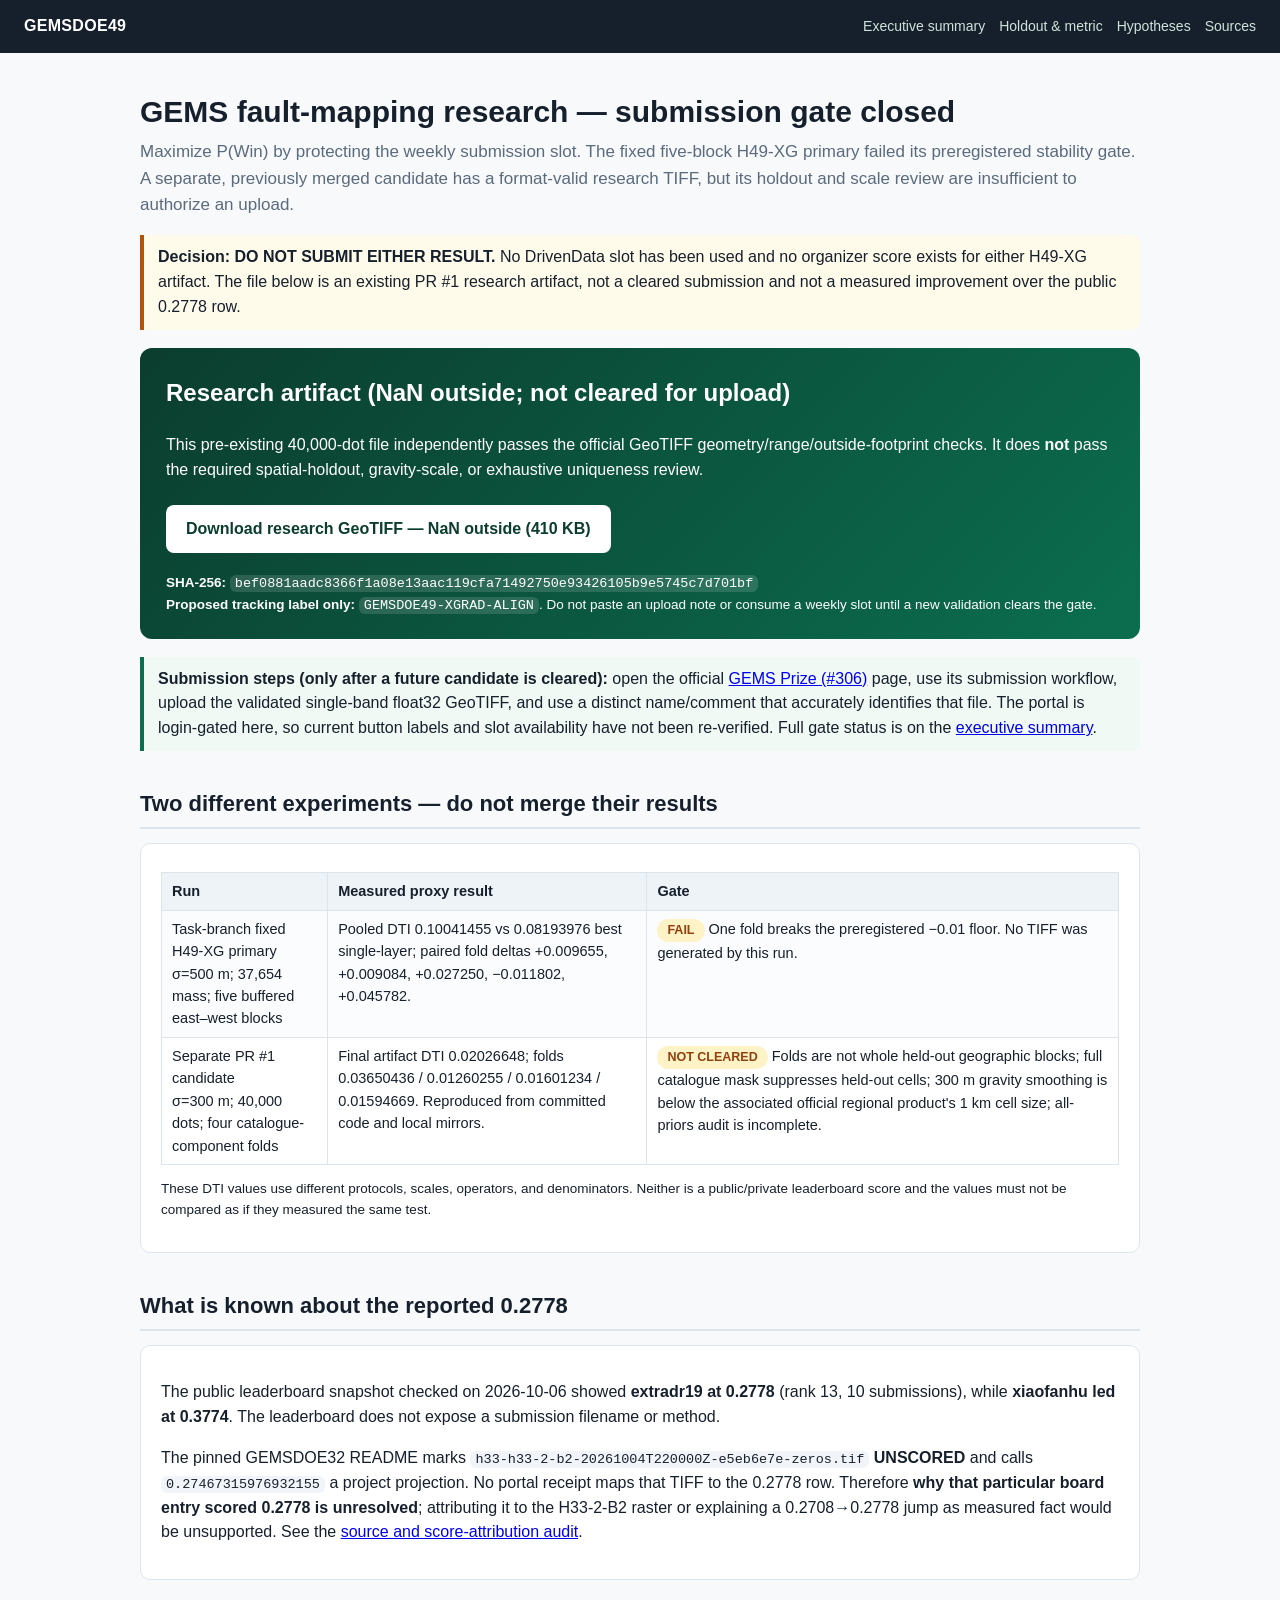
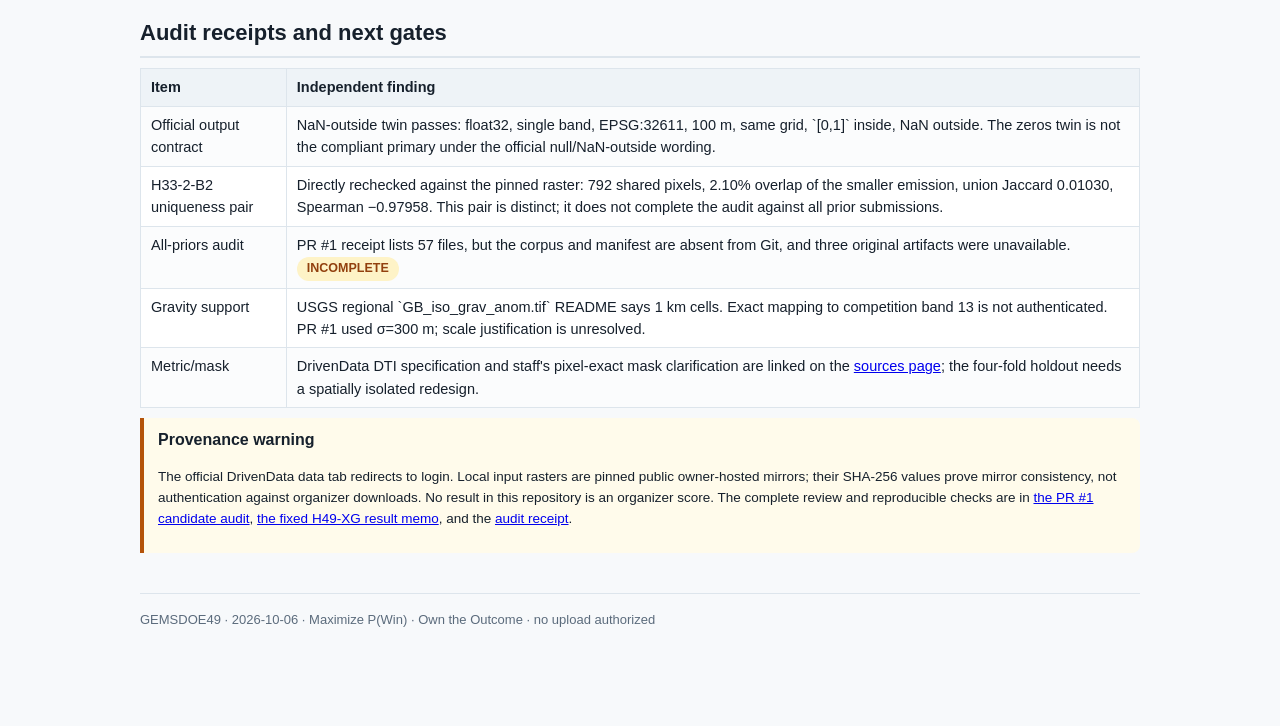
==== commit 8d94722a: "Merge main and audit existing cross-gradient candidate Co-authored-by: arena-agent <297053741+arena-" ====
--- a/docs/index.html
+++ b/docs/index.html
@@ -1,154 +1,70 @@
-<!doctype html>
+<!DOCTYPE html>
 <html lang="en">
 <head>
-  <meta charset="utf-8">
-  <meta name="viewport" content="width=device-width, initial-scale=1">
-  <meta name="description" content="Evidence dashboard for the GEMSDOE49 H49-XG spatial holdout. The submission gate is closed because the preregistered stability rule failed.">
-  <meta name="theme-color" content="#f3f4ef">
-  <title>GEMSDOE49 — H49-XG evidence & decision</title>
-  <link rel="stylesheet" href="style.css">
+<meta charset="utf-8">
+<meta name="viewport" content="width=device-width, initial-scale=1">
+<title>GEMSDOE49 — GEMS research review</title>
+<link rel="stylesheet" href="style.css">
 </head>
 <body>
-<header class="site-header">
-  <nav class="nav" aria-label="Main navigation">
-    <a class="brand" href="#top"><span class="brand-mark">G</span><span>GEMSDOE49</span></a>
-    <div class="nav-links">
-      <a href="#results">Results</a>
-      <a href="#resolution">Resolution</a>
-      <a href="#submission">Submission</a>
-      <a href="#sources">Sources</a>
-    </div>
+<header class="site">
+  <a class="brand" href="index.html">GEMSDOE49</a>
+  <nav>
+    <a href="executive-summary.html">Executive summary</a>
+    <a href="holdout.html">Holdout &amp; metric</a>
+    <a href="hypotheses.html">Hypotheses</a>
+    <a href="sources.html">Sources</a>
   </nav>
 </header>
-<main id="top">
-  <section class="hero" aria-labelledby="hero-title">
-    <div>
-      <p class="eyebrow">Evidence brief · 06 October 2026</p>
-      <h1 id="hero-title">The pooled signal improved.<br>The gate did not.</h1>
-      <p class="lede">H49-XG’s three-field gravity, magnetic and topographic gradient alignment beat the best single-layer baseline in pooled public-catalogue holdout scoring. One spatial block crossed the preregistered failure limit, so there is <strong>no submission-ready GeoTIFF</strong>.</p>
-      <div class="hero-actions">
-        <a class="button" href="receipts/h49_xg_holdout_20261006.json" download>↓ Download primary holdout receipt</a>
-        <a class="button secondary" href="reports/h49_xg_result_20261006.md">Read the full result</a>
-        <span class="button disabled" aria-disabled="true" title="No GeoTIFF was generated because the preregistered promotion gate failed">GeoTIFF download gated</span>
-      </div>
-      <p class="hero-note">The JSON receipt is experiment evidence, not a DrivenData submission. No slot has been used.</p>
-    </div>
-    <aside class="decision-card" aria-label="Promotion gate status">
-      <span class="status-chip"><span class="status-dot"></span>Submission gate · closed</span>
-      <h2>Keep the weekly submission slot in reserve.</h2>
-      <p>The primary is promising on average, but fails the precommitted stability guard. The more favorable 2 km sensitivity is not eligible for promotion from these same locked folds.</p>
-      <ul class="gate-list">
-        <li><span>Pooled DTI vs. best single layer</span><strong>Pass · +0.018475</strong></li>
-        <li><span>Positive paired fold wins</span><strong>Pass · 4 / 5</strong></li>
-        <li><span>Worst fold delta ≥ −0.01</span><strong>Fail · −0.011802</strong></li>
-        <li><span>Random + shift controls</span><strong>Pass</strong></li>
-        <li><span>Format / uniqueness receipts</span><strong>Not run</strong></li>
-      </ul>
-    </aside>
-  </section>
+<main>
+<h1>GEMS fault-mapping research — submission gate closed</h1>
+<p class="lead">Maximize P(Win) by protecting the weekly submission slot. The fixed five-block H49-XG primary failed its preregistered stability gate. A separate, previously merged candidate has a format-valid research TIFF, but its holdout and scale review are insufficient to authorize an upload.</p>
 
-  <section class="section" id="results" aria-labelledby="results-title">
-    <div class="section-head">
-      <h2 id="results-title">Primary holdout, not leaderboard scoring</h2>
-      <p>Five east–west spatial blocks; 300 m guard; identical 37,654-pixel mass and metric-aware placement across arms. Labels are the public existing-fault catalogue only.</p>
-    </div>
-    <div class="metrics">
-      <article class="metric-card"><p class="metric-label">H49-XG pooled DTI</p><p class="metric-value">0.100415</p><p class="metric-detail">Primary σ 500 m · FWHM 1.177 km</p></article>
-      <article class="metric-card"><p class="metric-label">Best single-layer DTI</p><p class="metric-value">0.081940</p><p class="metric-detail">Detrended-elevation gradient</p></article>
-      <article class="metric-card"><p class="metric-label">Pooled difference</p><p class="metric-value positive">+0.018475</p><p class="metric-detail">Public known-fault proxy</p></article>
-      <article class="metric-card"><p class="metric-label">Promotion outcome</p><p class="metric-value caution">FAIL</p><p class="metric-detail">One fold misses stability limit</p></article>
-    </div>
-    <div class="callout"><span class="callout-icon">!</span><p><strong>Do not compare 0.1004 with the public 0.2778 as if they were the same evaluation.</strong> The 0.1004 is a local known-fault holdout proxy. The live public board listed xiaofanhu #1 at 0.3774 and extradr19 #13 at 0.2778 on 2026-10-06, but does not identify the submitted raster. The H33-2-B2 project README calls its file unscored and calls 0.2747 a projection. Attribution remains unresolved.</p></div>
-  </section>
+<div class="flag">
+  <b>Decision: DO NOT SUBMIT EITHER RESULT.</b> No DrivenData slot has been used and no organizer score exists for either H49-XG artifact. The file below is an existing PR #1 research artifact, not a cleared submission and not a measured improvement over the public 0.2778 row.
+</div>
 
-  <section class="section" aria-labelledby="fold-title">
-    <div class="section-head">
-      <h2 id="fold-title">Spatial stability decides it</h2>
-      <p>Delta for H49-XG minus the strongest single-layer result within each fold. Four positive blocks do not erase the preregistered −0.01 guard.</p>
-    </div>
-    <div class="fold-grid">
-      <article class="fold-card"><div class="fold-title"><span>West · 1</span><span>7,868 labels</span></div><div class="fold-delta up">+0.009655</div><p>Positive paired delta</p></article>
-      <article class="fold-card"><div class="fold-title"><span>West · 2</span><span>16,657 labels</span></div><div class="fold-delta up">+0.009084</div><p>Positive paired delta</p></article>
-      <article class="fold-card"><div class="fold-title"><span>Center</span><span>23,150 labels</span></div><div class="fold-delta up">+0.027250</div><p>Positive paired delta</p></article>
-      <article class="fold-card"><div class="fold-title"><span>East · 1</span><span>8,543 labels</span></div><div class="fold-delta down">−0.011802</div><p>Fails −0.01 guard · promotion stops</p></article>
-      <article class="fold-card"><div class="fold-title"><span>East · 2</span><span>4,179 labels</span></div><div class="fold-delta up">+0.045782</div><p>Positive paired delta</p></article>
-    </div>
-    <p style="margin:12px 0 0;color:var(--muted);font-size:11px">Fold audit: the preregistration asked for whole-segment folds; the available label raster has no segment IDs, so the implementation used buffered map blocks. 21 eight-connected raster components (850 positive pixels) cross two scored block cores. Raster connectivity is not verified geological segment identity. <a href="receipts/label_fold_component_audit_20261006.json" download>Download component audit</a>.</p>
-  </section>
+<div class="hero">
+  <h2>Research artifact (NaN outside; not cleared for upload)</h2>
+  <p>This pre-existing 40,000-dot file independently passes the official GeoTIFF geometry/range/outside-footprint checks. It does <b>not</b> pass the required spatial-holdout, gravity-scale, or exhaustive uniqueness review.</p>
+  <a class="btn" href="downloads/gemsdoe49-xgrad-coupled-20261006T203447Z-nan.tif">Download research GeoTIFF — NaN outside (410 KB)</a>
+  <p class="small" style="margin-bottom:0"><b>SHA-256:</b> <code style="background:#ffffff22;color:#fff">bef0881aadc8366f1a08e13aac119cfa71492750e93426105b9e5745c7d701bf</code><br>
+  <b>Proposed tracking label only:</b> <code style="background:#ffffff22;color:#fff">GEMSDOE49-XGRAD-ALIGN</code>. Do not paste an upload note or consume a weekly slot until a new validation clears the gate.</p>
+</div>
 
-  <section class="section" id="resolution" aria-labelledby="resolution-title">
-    <div class="section-head">
-      <h2 id="resolution-title">100 m pixels ≠ 100 m gravity observations</h2>
-      <p>Resolution was checked before interpreting the gradients. The observed grid is smooth at short lags, but autocorrelation is not native station spacing.</p>
-    </div>
-    <div class="two-col">
-      <article class="info-card">
-        <h3>What the official source says</h3>
-        <p>USGS DS 234 describes the Nevada isostatic grid as derived from the complete Bouguer gravity grid. The companion Bouguer page states that product used <strong>71,055 station measurements</strong> and was gridded at <strong>1 km</strong>. The competition mirror does not identify its exact source/version or expose station coordinates, so this is a caution, not proof of a direct source match.</p>
-        <p><a href="https://pubs.usgs.gov/ds/2006/234/nv_iso.htm">USGS isostatic gravity</a> · <a href="https://pubs.usgs.gov/ds/2006/234/nv_boug.htm">USGS Bouguer grid</a></p>
-      </article>
-      <article class="info-card">
-        <h3>What was measured locally</h3>
-        <ul>
-          <li>At 100 m lag, gravity Pearson r = <strong>0.999794 east–west</strong> / <strong>0.999862 north–south</strong>.</li>
-          <li>At 1 km lag, r = <strong>0.980458</strong> / <strong>0.987034</strong>.</li>
-          <li>Primary smoothing: σ=500 m, FWHM=1.177 km; orthogonality remains a separate confounder flag.</li>
-        </ul>
-        <p><a href="receipts/input_spacing_audit_20261006.json" download>Download band / lag audit JSON</a></p>
-      </article>
-    </div>
-  </section>
+<div class="note"><b>Submission steps (only after a future candidate is cleared):</b> open the official <a href="https://www.drivendata.org/competitions/306/competition-doe-gems/">GEMS Prize (#306)</a> page, use its submission workflow, upload the validated single-band float32 GeoTIFF, and use a distinct name/comment that accurately identifies that file. The portal is login-gated here, so current button labels and slot availability have not been re-verified. Full gate status is on the <a href="executive-summary.html">executive summary</a>.</div>
 
-  <section class="section" aria-labelledby="sensitivity-title">
-    <div class="section-head">
-      <h2 id="sensitivity-title">Scale sensitivity is diagnostic, not a free retry</h2>
-      <p>The 0.5/1/2 km-class scale ladder was preregistered. Only the 1 km-class arm is the fixed primary. Sensitivities use the same locked blocks and cannot select the submission.</p>
-    </div>
-    <div class="table-wrap">
-      <table>
-        <thead><tr><th>Run role</th><th>Gaussian σ / FWHM</th><th>Cross-gradient DTI</th><th>Best single DTI</th><th>Fold wins</th><th>Decision</th></tr></thead>
-        <tbody>
-          <tr><td>Sensitivity</td><td>250 m / 0.589 km</td><td>0.100531</td><td>0.075029</td><td>3/5</td><td class="fail">Fail</td></tr>
-          <tr class="highlight"><td><strong>Fixed primary</strong></td><td><strong>500 m / 1.177 km</strong></td><td><strong>0.100415</strong></td><td><strong>0.081940</strong></td><td><strong>4/5</strong></td><td class="fail">Fail · one fold −0.011802</td></tr>
-          <tr><td>Sensitivity</td><td>1,000 m / 2.355 km</td><td>0.095154</td><td>0.078849</td><td>5/5</td><td class="sensitivity">Numeric screen passes; not promotion-eligible</td></tr>
-        </tbody>
-      </table>
-    </div>
-    <p style="margin:12px 0 0;color:var(--muted);font-size:11px">Sensitivity receipts: <a href="receipts/h49_xg_sensitivity_500m_20261006.json" download>0.5 km-class JSON</a> · <a href="receipts/h49_xg_sensitivity_2000m_20261006.json" download>2 km-class JSON</a>. Their numerical threshold status does not alter the fixed-primary decision.</p>
-  </section>
+<h2>Two different experiments — do not merge their results</h2>
+<div class="card">
+<table>
+<tr><th>Run</th><th>Measured proxy result</th><th>Gate</th></tr>
+<tr><td>Task-branch fixed H49-XG primary<br>σ=500 m; 37,654 mass; five buffered east–west blocks</td><td>Pooled DTI 0.10041455 vs 0.08193976 best single-layer; paired fold deltas +0.009655, +0.009084, +0.027250, −0.011802, +0.045782.</td><td><span class="pill warn">FAIL</span> One fold breaks the preregistered −0.01 floor. No TIFF was generated by this run.</td></tr>
+<tr><td>Separate PR #1 candidate<br>σ=300 m; 40,000 dots; four catalogue-component folds</td><td>Final artifact DTI 0.02026648; folds 0.03650436 / 0.01260255 / 0.01601234 / 0.01594669. Reproduced from committed code and local mirrors.</td><td><span class="pill warn">NOT CLEARED</span> Folds are not whole held-out geographic blocks; full catalogue mask suppresses held-out cells; 300 m gravity smoothing is below the associated official regional product's 1 km cell size; all-priors audit is incomplete.</td></tr>
+</table>
+<p class="small">These DTI values use different protocols, scales, operators, and denominators. Neither is a public/private leaderboard score and the values must not be compared as if they measured the same test.</p>
+</div>
 
-  <section class="section" id="submission" aria-labelledby="submission-title">
-    <div class="section-head">
-      <h2 id="submission-title">Submission instructions — only after a future pass</h2>
-      <p>No portal credentials are available here, and no upload was made. The official rules allow feedback submissions, but require a single final choice across both prize rounds.</p>
-    </div>
-    <div class="callout"><span class="callout-icon">×</span><p><strong>Current action: do not use a weekly slot.</strong> There is no cleared raster, so a final DrivenData upload name and comment are intentionally not assigned. The H33 filename/comment must not be reused or relabelled.</p></div>
-    <div class="steps" style="margin-top:14px">
-      <article class="step"><h3>Enroll on DrivenData</h3><p><a href="https://www.drivendata.org/competitions/306/competition-doe-gems/">Open the GEMS challenge</a>, sign in and click <strong>Compete!</strong> to enroll. On the competition home page, use the sidebar <strong>Submit</strong> action, then <strong>Make new submission</strong>.</p></article>
-      <article class="step"><h3>Upload only a cleared TIFF</h3><p>After a new frozen holdout passes, attach one single-band float32 GeoTIFF in EPSG:32611 at 100 m, with values in [0,1] and NaN only outside the template footprint.</p></article>
-      <article class="step"><h3>Name and document distinctly</h3><p>For a future eligible candidate, generate a new unique portal name and a concise, truthful comment from its final method/receipt. Confirm any field-length limit in the live form. Do not use placeholder metadata now.</p></article>
-    </div>
-    <p style="margin:15px 0 0;color:var(--muted);font-size:11px">Official rules state up to three automated-scoring submissions per week and one final submission across both prize rounds. The rules also require a narrative disclosure of generative-AI use. This project used AI assistance for code scaffolding, test drafting and source-review notes; the deterministic predictions came from the documented numerical operator. The submitting competitor remains responsible for final verification and disclosure.</p>
-  </section>
+<h2>What is known about the reported 0.2778</h2>
+<div class="card">
+<p>The public leaderboard snapshot checked on 2026-10-06 showed <b>extradr19 at 0.2778</b> (rank 13, 10 submissions), while <b>xiaofanhu led at 0.3774</b>. The leaderboard does not expose a submission filename or method.</p>
+<p>The pinned GEMSDOE32 README marks <code>h33-h33-2-b2-20261004T220000Z-e5eb6e7e-zeros.tif</code> <b>UNSCORED</b> and calls <code>0.27467315976932155</code> a project projection. No portal receipt maps that TIFF to the 0.2778 row. Therefore <b>why that particular board entry scored 0.2778 is unresolved</b>; attributing it to the H33-2-B2 raster or explaining a 0.2708→0.2778 jump as measured fact would be unsupported. See the <a href="reports/source_audit_20261006.md">source and score-attribution audit</a>.</p>
+</div>
 
-  <section class="section" id="sources" aria-labelledby="sources-title">
-    <div class="section-head">
-      <h2 id="sources-title">Sources & audit trail</h2>
-      <p>Official sources are separated from owner-hosted mirrors and local measurements. Critical attribution and resolution gaps are explicit.</p>
-    </div>
-    <div class="source-list">
-      <article class="source"><a href="https://www.drivendata.org/competitions/306/competition-doe-gems/page/967/">DrivenData problem, metric & format</a><p>Official challenge description and scoring rules.</p></article>
-      <article class="source"><a href="https://www.drivendata.org/competitions/306/competition-doe-gems/leaderboard/">DrivenData public leaderboard</a><p>Current public board; no artifact filename on the extradr19 row.</p></article>
-      <article class="source"><a href="https://docs.nlr.gov/docs/fy26osti/96647.pdf">GEMS Prize Official Rules (September 2026)</a><p>Submission limits, final selection, AI disclosure and prize terms.</p></article>
-      <article class="source"><a href="reports/source_audit_20261006.md">Prior-result & source audit</a><p>Line-by-line notes on H33 attribution, score semantics and provenance.</p></article>
-      <article class="source"><a href="reports/hypotheses.md">Frozen hypothesis / promotion protocol</a><p>H49-XG preregistration; primary scale and gates.</p></article>
-      <article class="source"><a href="https://github.com/buffedlizard55-lab/GEMSDOE/blob/c0c06ac82178f26b94fce3397036ef8f12a2f3a0/data/bridge">Pinned feature mirror</a><p>Owner-hosted mirror only; not organizer-authenticated.</p></article>
-    </div>
-  </section>
+<h2>Audit receipts and next gates</h2>
+<table>
+<tr><th>Item</th><th>Independent finding</th></tr>
+<tr><td>Official output contract</td><td>NaN-outside twin passes: float32, single band, EPSG:32611, 100 m, same grid, `[0,1]` inside, NaN outside. The zeros twin is not the compliant primary under the official null/NaN-outside wording.</td></tr>
+<tr><td>H33-2-B2 uniqueness pair</td><td>Directly rechecked against the pinned raster: 792 shared pixels, 2.10% overlap of the smaller emission, union Jaccard 0.01030, Spearman −0.97958. This pair is distinct; it does not complete the audit against all prior submissions.</td></tr>
+<tr><td>All-priors audit</td><td>PR #1 receipt lists 57 files, but the corpus and manifest are absent from Git, and three original artifacts were unavailable. <span class="pill warn">INCOMPLETE</span></td></tr>
+<tr><td>Gravity support</td><td>USGS regional `GB_iso_grav_anom.tif` README says 1 km cells. Exact mapping to competition band 13 is not authenticated. PR #1 used σ=300 m; scale justification is unresolved.</td></tr>
+<tr><td>Metric/mask</td><td>DrivenData DTI specification and staff's pixel-exact mask clarification are linked on the <a href="sources.html">sources page</a>; the four-fold holdout needs a spatially isolated redesign.</td></tr>
+</table>
 
-  <footer>
-    <div class="footer-row"><div><strong>GEMSDOE49</strong><br>Research-only result · No candidate GeoTIFF generated · No slot used</div><div>Repository code, preregistration, tests and result memo are available in the project checkout.<br><a href="reports/h49_xg_result_20261006.md">Full result memo</a> · <a href="receipts/h49_xg_holdout_20261006.json">Primary JSON receipt</a></div></div>
-  </footer>
+<div class="flag"><b>Provenance warning</b>
+<p class="small">The official DrivenData data tab redirects to login. Local input rasters are pinned public owner-hosted mirrors; their SHA-256 values prove mirror consistency, not authentication against organizer downloads. No result in this repository is an organizer score. The complete review and reproducible checks are in <a href="reports/pr1_candidate_audit_20261006.md">the PR #1 candidate audit</a>, <a href="reports/h49_xg_result_20261006.md">the fixed H49-XG result memo</a>, and the <a href="receipts/pr1_candidate_audit_20261006.json">audit receipt</a>.</p>
+</div>
+
+<footer>GEMSDOE49 · 2026-10-06 · Maximize P(Win) · Own the Outcome · no upload authorized</footer>
 </main>
 </body>
 </html>
--- a/docs/style.css
+++ b/docs/style.css
@@ -1,141 +1,46 @@
-@import url('https://fonts.googleapis.com/css2?family=DM+Mono:wght@400;500&family=Manrope:wght@400;500;600;700;800&display=swap');
-
 :root {
-  color-scheme: light;
-  --ink: #132323;
-  --muted: #58706b;
-  --paper: #f3f4ef;
-  --panel: #fffefa;
-  --line: #dce3dc;
-  --green: #126b57;
-  --green-dark: #0b4e41;
-  --mint: #e0f3ec;
-  --amber: #a14a10;
-  --amber-bg: #fff2df;
-  --red: #8c3124;
-  --red-bg: #fff0eb;
-  --blue-bg: #eaf0f4;
-  --shadow: 0 18px 50px rgba(15, 47, 40, .08);
-  font-family: 'Manrope', system-ui, -apple-system, sans-serif;
+  --ink: #16202c; --muted: #5b6b7c; --line: #dde5ec; --bg: #f7f9fb;
+  --card: #ffffff; --accent: #0b6e4f; --accent-2: #0f8a63; --warn: #b45309;
+  --code: #f1f5f9;
 }
-
 * { box-sizing: border-box; }
-html { scroll-behavior: smooth; }
-body { margin: 0; color: var(--ink); background: var(--paper); line-height: 1.6; }
-a { color: var(--green-dark); text-underline-offset: 3px; }
-a:hover { color: var(--amber); }
-code, .mono, .eyebrow, .metric-label, .status-chip, .table-kicker { font-family: 'DM Mono', ui-monospace, monospace; }
-
-.site-header { border-bottom: 1px solid rgba(220,227,220,.75); background: rgba(243,244,239,.92); }
-.nav { width: min(1180px, calc(100% - 44px)); margin: auto; min-height: 68px; display: flex; align-items: center; justify-content: space-between; gap: 24px; }
-.brand { display: flex; align-items: center; gap: 11px; text-decoration: none; color: var(--ink); font-weight: 800; letter-spacing: -.04em; }
-.brand-mark { width: 31px; height: 31px; display: grid; place-items: center; border-radius: 10px; background: var(--green); color: white; font-size: 14px; }
-.nav-links { display: flex; gap: 23px; font-size: 12px; font-weight: 700; letter-spacing: .06em; text-transform: uppercase; }
-.nav-links a { text-decoration: none; color: var(--muted); }
-
-main { width: min(1180px, calc(100% - 44px)); margin: auto; }
-.hero { padding: 68px 0 42px; display: grid; grid-template-columns: 1.12fr .88fr; align-items: center; gap: 54px; }
-.eyebrow { margin: 0 0 15px; color: var(--green); font-size: 11px; font-weight: 500; letter-spacing: .14em; text-transform: uppercase; }
-h1, h2, h3, p { margin-top: 0; }
-h1 { max-width: 700px; margin-bottom: 18px; font-size: clamp(36px, 5vw, 62px); line-height: 1.04; letter-spacing: -.065em; }
-.lede { max-width: 740px; margin-bottom: 24px; color: #405a54; font-size: 18px; line-height: 1.62; }
-.hero-actions { display: flex; flex-wrap: wrap; align-items: center; gap: 12px; }
-.button { min-height: 47px; display: inline-flex; align-items: center; justify-content: center; gap: 10px; padding: 0 18px; border: 1px solid var(--green); border-radius: 9px; background: var(--green); color: white; font-size: 13px; font-weight: 800; text-decoration: none; box-shadow: 0 7px 18px rgba(18,107,87,.14); transition: transform .18s ease, background .18s ease; }
-.button:hover { transform: translateY(-1px); background: var(--green-dark); color: white; }
-.button.secondary { border-color: var(--line); background: var(--panel); color: var(--ink); box-shadow: none; }
-.button.disabled { border-color: #e6b8a7; background: var(--red-bg); color: var(--red); box-shadow: none; cursor: not-allowed; }
-.button.small { min-height: 40px; padding: 0 14px; font-size: 12px; }
-.hero-note { margin: 15px 0 0; color: var(--muted); font-size: 12px; }
-
-.decision-card { position: relative; overflow: hidden; padding: 25px; border: 1px solid #f0c5b6; border-radius: 16px; background: var(--panel); box-shadow: var(--shadow); }
-.decision-card::after { position: absolute; width: 150px; height: 150px; right: -55px; top: -60px; content: ''; border: 1px solid rgba(140,49,36,.1); border-radius: 50%; box-shadow: 0 0 0 22px rgba(140,49,36,.03), 0 0 0 45px rgba(140,49,36,.025); }
-.status-chip { display: inline-flex; align-items: center; gap: 8px; padding: 7px 10px; border-radius: 999px; background: var(--red-bg); color: var(--red); font-size: 10px; font-weight: 500; letter-spacing: .08em; text-transform: uppercase; }
-.status-dot { width: 7px; height: 7px; border-radius: 50%; background: #c64a35; }
-.decision-card h2 { max-width: 340px; margin: 17px 0 10px; font-size: 23px; line-height: 1.25; letter-spacing: -.04em; }
-.decision-card p { margin-bottom: 18px; color: var(--muted); font-size: 13px; }
-.gate-list { display: grid; gap: 9px; margin: 0; padding: 0; list-style: none; }
-.gate-list li { display: flex; justify-content: space-between; gap: 15px; padding-top: 9px; border-top: 1px solid var(--line); font-size: 12px; }
-.gate-list strong { color: var(--red); font-size: 10px; letter-spacing: .06em; text-transform: uppercase; white-space: nowrap; }
-
-.section { padding: 42px 0; border-top: 1px solid var(--line); }
-.section-head { display: flex; align-items: end; justify-content: space-between; gap: 28px; margin-bottom: 21px; }
-.section-head h2 { margin: 0; font-size: clamp(25px, 3vw, 34px); line-height: 1.15; letter-spacing: -.05em; }
-.section-head p { max-width: 510px; margin: 0; color: var(--muted); font-size: 13px; }
-.metrics { display: grid; grid-template-columns: repeat(4, 1fr); gap: 12px; }
-.metric-card { min-height: 132px; padding: 18px; border: 1px solid var(--line); border-radius: 12px; background: var(--panel); }
-.metric-label { margin: 0 0 17px; color: var(--muted); font-size: 10px; letter-spacing: .08em; text-transform: uppercase; }
-.metric-value { margin: 0; font-size: clamp(25px, 3vw, 35px); font-weight: 800; letter-spacing: -.06em; }
-.metric-detail { margin: 3px 0 0; color: var(--muted); font-size: 11px; }
-.metric-value.positive { color: var(--green); }
-.metric-value.caution { color: var(--amber); }
-
-.callout { display: grid; grid-template-columns: auto 1fr; gap: 14px; align-items: start; margin-top: 17px; padding: 16px 18px; border: 1px solid #efd7ae; border-radius: 11px; background: var(--amber-bg); color: #653a16; font-size: 13px; }
-.callout-icon { width: 25px; height: 25px; display: grid; place-items: center; border-radius: 50%; background: #f4ddb7; font-weight: 800; }
-.callout p { margin: 0; }
-
-.table-wrap { overflow-x: auto; border: 1px solid var(--line); border-radius: 12px; background: var(--panel); }
-table { width: 100%; border-collapse: collapse; min-width: 740px; }
-th, td { padding: 13px 15px; border-bottom: 1px solid var(--line); text-align: left; vertical-align: top; }
-th { background: #f7f8f3; color: var(--muted); font-family: 'DM Mono', ui-monospace, monospace; font-size: 10px; font-weight: 500; letter-spacing: .07em; text-transform: uppercase; }
-td { font-size: 12px; }
-tr:last-child td { border-bottom: 0; }
-tr.highlight td { background: #f1faf5; }
-.table-kicker { display: block; margin-top: 3px; color: var(--muted); font-size: 10px; }
-.pass { color: var(--green); font-weight: 800; }
-.fail { color: var(--red); font-weight: 800; }
-.sensitivity { color: var(--amber); font-weight: 800; }
-
-.fold-grid { display: grid; grid-template-columns: repeat(5, 1fr); gap: 10px; }
-.fold-card { padding: 15px; border: 1px solid var(--line); border-radius: 11px; background: var(--panel); }
-.fold-title { display: flex; align-items: center; justify-content: space-between; margin-bottom: 11px; color: var(--muted); font-family: 'DM Mono', monospace; font-size: 10px; text-transform: uppercase; }
-.fold-delta { font-size: 19px; font-weight: 800; letter-spacing: -.04em; }
-.fold-delta.up { color: var(--green); }
-.fold-delta.down { color: var(--red); }
-.fold-card p { margin: 5px 0 0; color: var(--muted); font-size: 10px; }
-
-.two-col { display: grid; grid-template-columns: 1fr 1fr; gap: 15px; }
-.info-card { padding: 20px; border: 1px solid var(--line); border-radius: 12px; background: var(--panel); }
-.info-card h3 { margin: 0 0 10px; font-size: 16px; letter-spacing: -.03em; }
-.info-card p, .info-card li { color: var(--muted); font-size: 12px; }
-.info-card p:last-child { margin-bottom: 0; }
-.info-card ul { margin: 0; padding-left: 18px; }
-.info-card li + li { margin-top: 7px; }
-.info-card.warning { border-color: #efc8b8; background: #fffaf7; }
-
-.steps { counter-reset: steps; display: grid; grid-template-columns: repeat(3, 1fr); gap: 12px; }
-.step { position: relative; padding: 19px; border: 1px solid var(--line); border-radius: 12px; background: var(--panel); }
-.step::before { counter-increment: steps; content: '0' counter(steps); display: block; margin-bottom: 12px; color: var(--green); font-family: 'DM Mono', monospace; font-size: 11px; }
-.step h3 { margin: 0 0 6px; font-size: 14px; }
-.step p { margin: 0; color: var(--muted); font-size: 11px; }
-
-.source-list { display: grid; grid-template-columns: repeat(2, 1fr); gap: 10px; }
-.source { padding: 15px 16px; border: 1px solid var(--line); border-radius: 10px; background: var(--panel); }
-.source a { font-size: 12px; font-weight: 800; }
-.source p { margin: 4px 0 0; color: var(--muted); font-size: 10px; }
-
-footer { margin-top: 30px; padding: 26px 0 42px; border-top: 1px solid var(--line); color: var(--muted); font-size: 11px; }
-.footer-row { display: flex; justify-content: space-between; gap: 24px; }
-footer strong { color: var(--ink); }
-
-@media (max-width: 900px) {
-  .hero { grid-template-columns: 1fr; gap: 28px; padding-top: 48px; }
-  .decision-card { max-width: none; }
-  .metrics { grid-template-columns: repeat(2, 1fr); }
-  .fold-grid { grid-template-columns: repeat(3, 1fr); }
-}
-@media (max-width: 620px) {
-  .nav, main { width: min(100% - 30px, 1180px); }
-  .nav { min-height: 60px; }
-  .nav-links { gap: 12px; font-size: 9px; }
-  .nav-links a:nth-child(3) { display: none; }
-  .hero { padding-top: 38px; }
-  h1 { font-size: 39px; }
-  .lede { font-size: 15px; }
-  .section { padding: 31px 0; }
-  .section-head { align-items: start; flex-direction: column; gap: 8px; }
-  .metrics { gap: 8px; }
-  .metric-card { min-height: 119px; padding: 13px; }
-  .fold-grid { grid-template-columns: repeat(2, 1fr); }
-  .two-col, .steps, .source-list { grid-template-columns: 1fr; }
-  .footer-row { flex-direction: column; }
-}
+body { margin: 0; font: 16px/1.55 -apple-system, "Segoe UI", Roboto, Helvetica, Arial, sans-serif;
+       color: var(--ink); background: var(--bg); }
+header.site { background: var(--ink); color: #fff; padding: 14px 24px; display: flex;
+              align-items: center; gap: 16px; flex-wrap: wrap; position: sticky; top: 0; z-index: 5; }
+header.site a { color: #cfe3da; text-decoration: none; font-size: 14px; }
+header.site a.brand { color: #fff; font-weight: 700; font-size: 16px; letter-spacing: .3px; }
+header.site nav { display: flex; gap: 14px; flex-wrap: wrap; margin-left: auto; }
+main { max-width: 1040px; margin: 0 auto; padding: 28px 20px 80px; }
+h1 { font-size: 30px; margin: 8px 0 4px; }
+h2 { font-size: 22px; margin: 36px 0 10px; border-bottom: 2px solid var(--line); padding-bottom: 6px; }
+h3 { font-size: 17px; margin: 22px 0 6px; }
+p.lead { color: var(--muted); font-size: 17px; margin-top: 2px; }
+.card { background: var(--card); border: 1px solid var(--line); border-radius: 10px;
+        padding: 18px 20px; margin: 14px 0; }
+.hero { background: linear-gradient(135deg, #0b3d2e, #0b6e4f); color: #fff; border-radius: 12px;
+        padding: 26px 26px 22px; margin: 18px 0; }
+.hero h2 { border: 0; color: #fff; margin: 0 0 8px; font-size: 24px; }
+.btn { display: inline-block; background: #fff; color: #0b3d2e; font-weight: 700;
+       padding: 12px 20px; border-radius: 8px; text-decoration: none; margin: 6px 10px 6px 0;
+       font-size: 16px; }
+.btn.alt { background: #0f8a63; color: #fff; }
+.btn:hover { transform: translateY(-1px); }
+code, pre { background: var(--code); border-radius: 6px; font-family: ui-monospace, "SF Mono", Menlo, Consolas, monospace; font-size: 13.5px; }
+code { padding: 1px 5px; }
+pre { padding: 12px 14px; overflow-x: auto; border: 1px solid var(--line); }
+table { border-collapse: collapse; width: 100%; margin: 10px 0; background: var(--card); font-size: 14.5px; }
+th, td { border: 1px solid var(--line); padding: 7px 10px; text-align: left; vertical-align: top; }
+th { background: #eef3f7; }
+tr:nth-child(even) td { background: #fbfcfd; }
+.pill { display: inline-block; padding: 2px 10px; border-radius: 999px; font-size: 12.5px; font-weight: 700; }
+.pill.ok { background: #dcfce7; color: #14532d; }
+.pill.warn { background: #fef3c7; color: #92400e; }
+.pill.info { background: #dbeafe; color: #1e40af; }
+.muted { color: var(--muted); }
+.small { font-size: 13.5px; }
+.note { border-left: 4px solid var(--accent); background: #f0f9f4; padding: 10px 14px; border-radius: 0 8px 8px 0; }
+.flag { border-left: 4px solid var(--warn); background: #fffbeb; padding: 10px 14px; border-radius: 0 8px 8px 0; }
+.grid2 { display: grid; grid-template-columns: 1fr 1fr; gap: 14px; }
+@media (max-width: 760px) { .grid2 { grid-template-columns: 1fr; } }
+footer { border-top: 1px solid var(--line); margin-top: 40px; padding: 16px 0; color: var(--muted); font-size: 13px; }
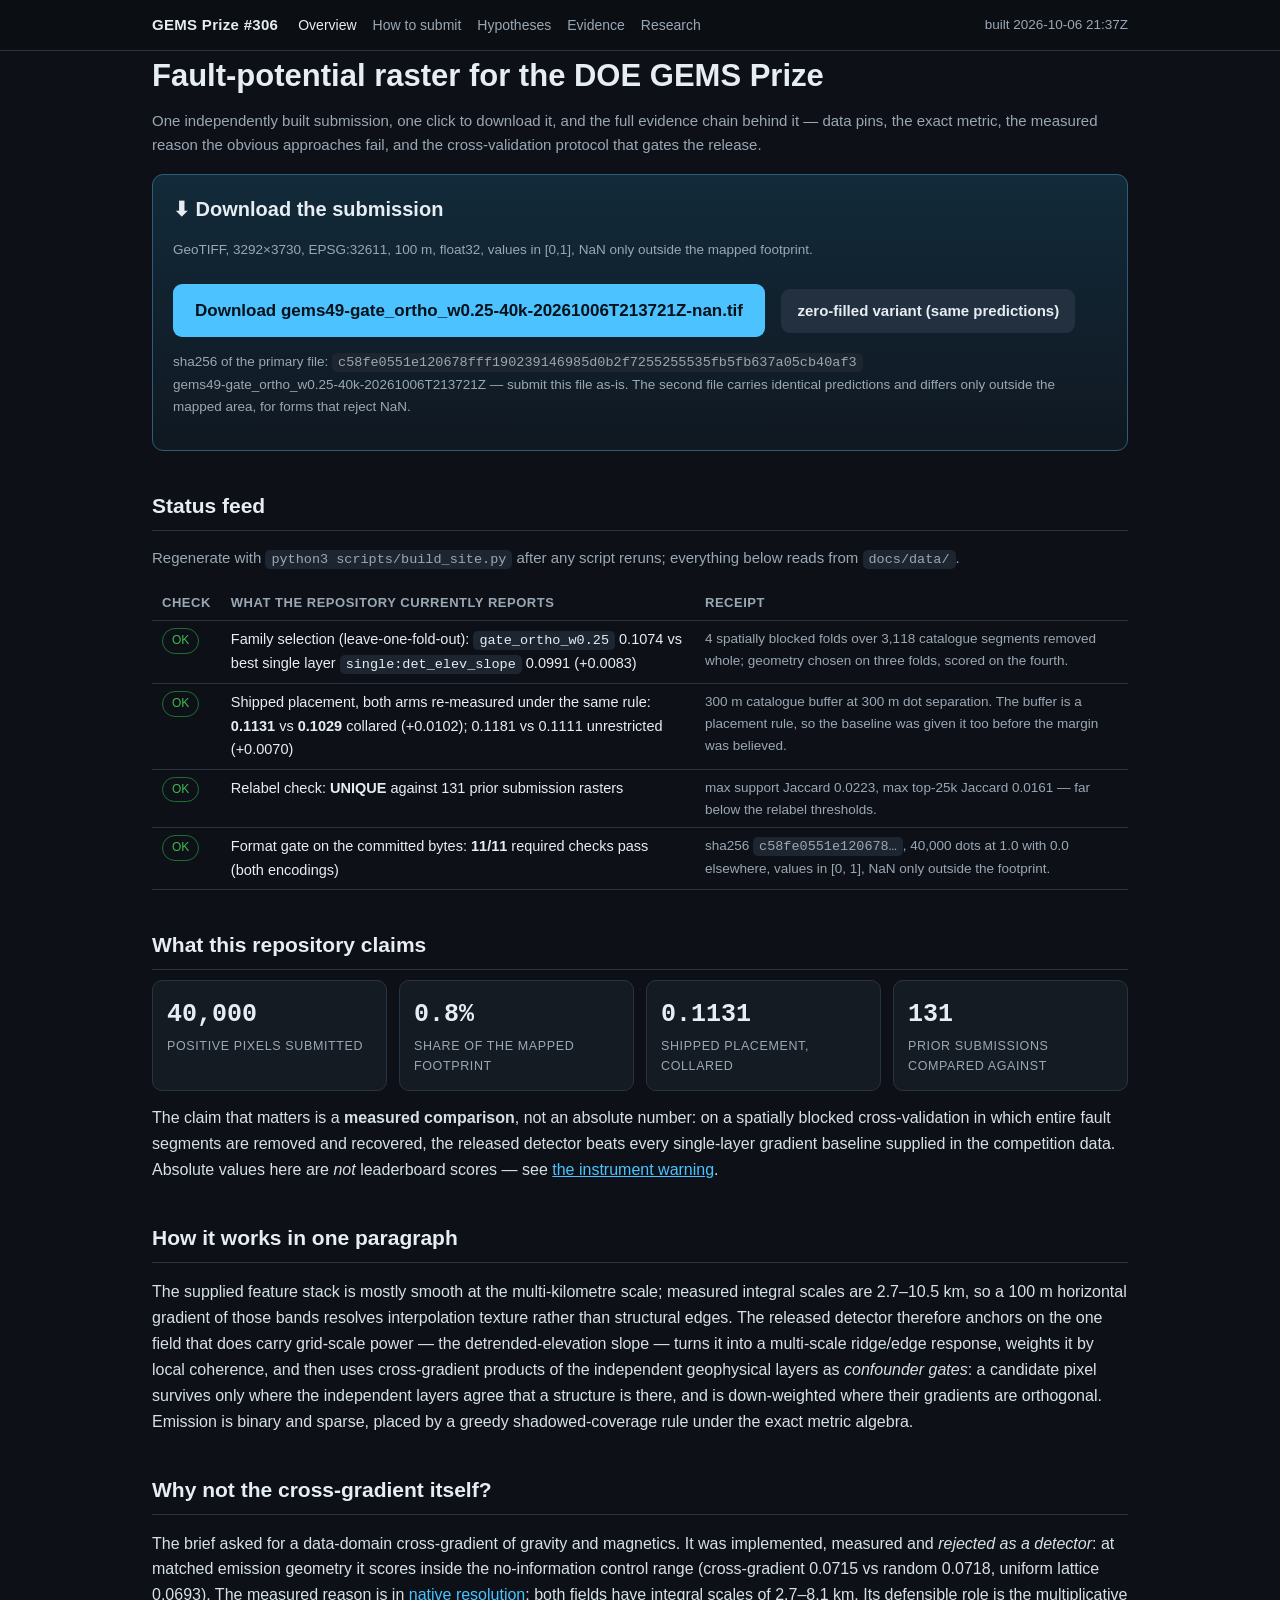
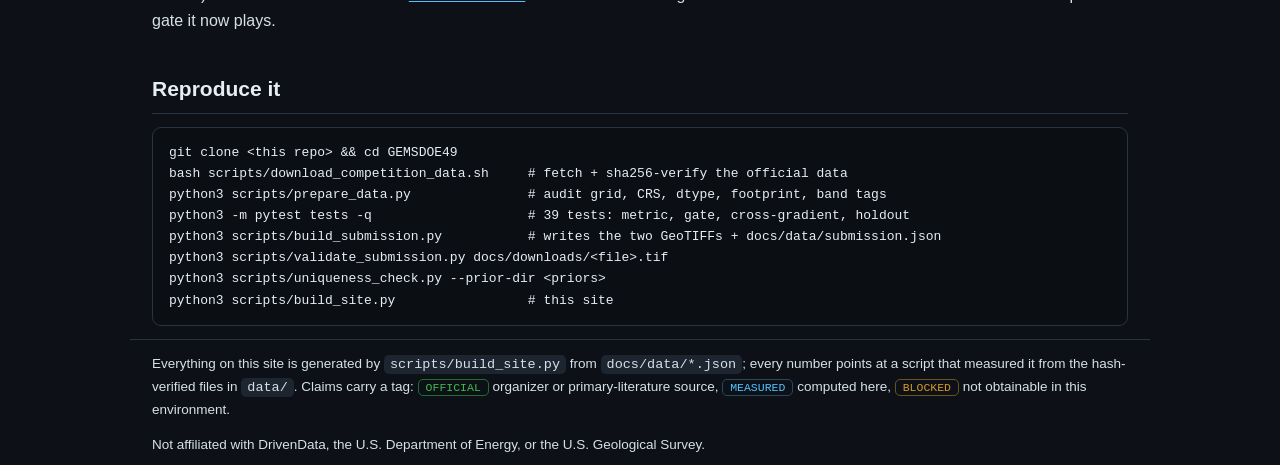
==== commit f9602632: "Submission: cross-gradient-coupled topographic structural detector, validated and format-gated Deliv" ====
--- a/docs/index.html
+++ b/docs/index.html
@@ -1,70 +1,76 @@
-<!DOCTYPE html>
-<html lang="en">
-<head>
-<meta charset="utf-8">
-<meta name="viewport" content="width=device-width, initial-scale=1">
-<title>GEMSDOE49 — GEMS research review</title>
-<link rel="stylesheet" href="style.css">
-</head>
-<body>
-<header class="site">
-  <a class="brand" href="index.html">GEMSDOE49</a>
-  <nav>
-    <a href="executive-summary.html">Executive summary</a>
-    <a href="holdout.html">Holdout &amp; metric</a>
-    <a href="hypotheses.html">Hypotheses</a>
-    <a href="sources.html">Sources</a>
-  </nav>
-</header>
-<main>
-<h1>GEMS fault-mapping research — submission gate closed</h1>
-<p class="lead">Maximize P(Win) by protecting the weekly submission slot. The fixed five-block H49-XG primary failed its preregistered stability gate. A separate, previously merged candidate has a format-valid research TIFF, but its holdout and scale review are insufficient to authorize an upload.</p>
-
-<div class="flag">
-  <b>Decision: DO NOT SUBMIT EITHER RESULT.</b> No DrivenData slot has been used and no organizer score exists for either H49-XG artifact. The file below is an existing PR #1 research artifact, not a cleared submission and not a measured improvement over the public 0.2778 row.
+<!doctype html>
+<html lang="en"><head><meta charset="utf-8">
+<meta name="viewport" content="width=device-width,initial-scale=1">
+<title>Submission — DOE GEMS Prize</title>
+<meta name="description" content="Independently built, format-verified fault-potential submission for the
+DrivenData DOE GEMS Prize (competition 306).">
+<link rel="stylesheet" href="assets/site.css">
+</head><body>
+<header><div class="wrap"><b>GEMS&nbsp;Prize&nbsp;#306</b><nav><a href="index.html" aria-current=page>Overview</a><a href="executive-summary.html">How to submit</a><a href="hypotheses.html">Hypotheses</a><a href="evidence.html">Evidence</a><a href="research.html">Research</a></nav>
+<span class="small" style="margin-left:auto">built 2026-10-06 21:37Z</span></div></header>
+<main class="wrap">
+<h1>Fault-potential raster for the DOE GEMS Prize</h1>
+<p class="sub">One independently built submission, one click to download it, and the full evidence
+chain behind it — data pins, the exact metric, the measured reason the obvious approaches fail, and
+the cross-validation protocol that gates the release.</p>
+<div class="card dl"><h2>⬇ Download the submission</h2>
+<p class="small">GeoTIFF, 3292×3730, EPSG:32611, 100 m, float32,
+values in [0,1], NaN only outside the mapped footprint.</p>
+<a class="btn" href="downloads/gems49-gate_ortho_w0.25-40k-20261006T213721Z-nan.tif" download>Download gems49-gate_ortho_w0.25-40k-20261006T213721Z-nan.tif</a>
+<a class="btn sec" href="downloads/gems49-gate_ortho_w0.25-40k-20261006T213721Z-zeros.tif" download>zero-filled variant (same predictions)</a>
+<p class="small" style="margin-top:10px">sha256 of the primary file:
+<code>c58fe0551e120678fff190239146985d0b2f7255255535fb5fb637a05cb40af3</code><br>gems49-gate_ortho_w0.25-40k-20261006T213721Z — submit this file as-is. The second file
+carries identical predictions and differs only outside the mapped area, for forms that reject NaN.</p>
 </div>
-
-<div class="hero">
-  <h2>Research artifact (NaN outside; not cleared for upload)</h2>
-  <p>This pre-existing 40,000-dot file independently passes the official GeoTIFF geometry/range/outside-footprint checks. It does <b>not</b> pass the required spatial-holdout, gravity-scale, or exhaustive uniqueness review.</p>
-  <a class="btn" href="downloads/gemsdoe49-xgrad-coupled-20261006T203447Z-nan.tif">Download research GeoTIFF — NaN outside (410 KB)</a>
-  <p class="small" style="margin-bottom:0"><b>SHA-256:</b> <code style="background:#ffffff22;color:#fff">bef0881aadc8366f1a08e13aac119cfa71492750e93426105b9e5745c7d701bf</code><br>
-  <b>Proposed tracking label only:</b> <code style="background:#ffffff22;color:#fff">GEMSDOE49-XGRAD-ALIGN</code>. Do not paste an upload note or consume a weekly slot until a new validation clears the gate.</p>
+<h2>Status feed</h2>
+<p class="sub">Regenerate with <code>python3 scripts/build_site.py</code> after any script reruns;
+everything below reads from <code>docs/data/</code>.</p>
+<table><tr><th>check</th><th>what the repository currently reports</th><th>receipt</th></tr><tr><td><span class="pill ok">OK</span></td><td>Family selection (leave-one-fold-out): <code>gate_ortho_w0.25</code> 0.1074 vs best single layer <code>single:det_elev_slope</code> 0.0991 (+0.0083)</td><td class="small">4 spatially blocked folds over 3,118 catalogue segments removed whole; geometry chosen on three folds, scored on the fourth.</td></tr><tr><td><span class="pill ok">OK</span></td><td>Shipped placement, both arms re-measured under the same rule: <b>0.1131</b> vs <b>0.1029</b> collared (+0.0102); 0.1181 vs 0.1111 unrestricted (+0.0070)</td><td class="small">300 m catalogue buffer at 300 m dot separation. The buffer is a placement rule, so the baseline was given it too before the margin was believed.</td></tr><tr><td><span class="pill ok">OK</span></td><td>Relabel check: <b>UNIQUE</b> against 131 prior submission rasters</td><td class="small">max support Jaccard 0.0223, max top-25k Jaccard 0.0161 — far below the relabel thresholds.</td></tr><tr><td><span class="pill ok">OK</span></td><td>Format gate on the committed bytes: <b>11/11</b> required checks pass (both encodings)</td><td class="small">sha256 <code>c58fe0551e120678…</code>, 40,000 dots at 1.0 with 0.0 elsewhere, values in [0, 1], NaN only outside the footprint.</td></tr></table>
+<h2>What this repository claims</h2>
+<div class="grid">
+<div class="kpi"><div class="v">40,000</div><div class="k">positive pixels submitted</div></div>
+<div class="kpi"><div class="v">0.8%</div><div class="k">share of the mapped footprint</div></div>
+<div class="kpi"><div class="v">0.1131</div><div class="k">shipped placement, collared</div></div>
+<div class="kpi"><div class="v">131</div><div class="k">prior submissions compared against</div></div>
 </div>
-
-<div class="note"><b>Submission steps (only after a future candidate is cleared):</b> open the official <a href="https://www.drivendata.org/competitions/306/competition-doe-gems/">GEMS Prize (#306)</a> page, use its submission workflow, upload the validated single-band float32 GeoTIFF, and use a distinct name/comment that accurately identifies that file. The portal is login-gated here, so current button labels and slot availability have not been re-verified. Full gate status is on the <a href="executive-summary.html">executive summary</a>.</div>
-
-<h2>Two different experiments — do not merge their results</h2>
-<div class="card">
-<table>
-<tr><th>Run</th><th>Measured proxy result</th><th>Gate</th></tr>
-<tr><td>Task-branch fixed H49-XG primary<br>σ=500 m; 37,654 mass; five buffered east–west blocks</td><td>Pooled DTI 0.10041455 vs 0.08193976 best single-layer; paired fold deltas +0.009655, +0.009084, +0.027250, −0.011802, +0.045782.</td><td><span class="pill warn">FAIL</span> One fold breaks the preregistered −0.01 floor. No TIFF was generated by this run.</td></tr>
-<tr><td>Separate PR #1 candidate<br>σ=300 m; 40,000 dots; four catalogue-component folds</td><td>Final artifact DTI 0.02026648; folds 0.03650436 / 0.01260255 / 0.01601234 / 0.01594669. Reproduced from committed code and local mirrors.</td><td><span class="pill warn">NOT CLEARED</span> Folds are not whole held-out geographic blocks; full catalogue mask suppresses held-out cells; 300 m gravity smoothing is below the associated official regional product's 1 km cell size; all-priors audit is incomplete.</td></tr>
-</table>
-<p class="small">These DTI values use different protocols, scales, operators, and denominators. Neither is a public/private leaderboard score and the values must not be compared as if they measured the same test.</p>
-</div>
-
-<h2>What is known about the reported 0.2778</h2>
-<div class="card">
-<p>The public leaderboard snapshot checked on 2026-10-06 showed <b>extradr19 at 0.2778</b> (rank 13, 10 submissions), while <b>xiaofanhu led at 0.3774</b>. The leaderboard does not expose a submission filename or method.</p>
-<p>The pinned GEMSDOE32 README marks <code>h33-h33-2-b2-20261004T220000Z-e5eb6e7e-zeros.tif</code> <b>UNSCORED</b> and calls <code>0.27467315976932155</code> a project projection. No portal receipt maps that TIFF to the 0.2778 row. Therefore <b>why that particular board entry scored 0.2778 is unresolved</b>; attributing it to the H33-2-B2 raster or explaining a 0.2708→0.2778 jump as measured fact would be unsupported. See the <a href="reports/source_audit_20261006.md">source and score-attribution audit</a>.</p>
-</div>
-
-<h2>Audit receipts and next gates</h2>
-<table>
-<tr><th>Item</th><th>Independent finding</th></tr>
-<tr><td>Official output contract</td><td>NaN-outside twin passes: float32, single band, EPSG:32611, 100 m, same grid, `[0,1]` inside, NaN outside. The zeros twin is not the compliant primary under the official null/NaN-outside wording.</td></tr>
-<tr><td>H33-2-B2 uniqueness pair</td><td>Directly rechecked against the pinned raster: 792 shared pixels, 2.10% overlap of the smaller emission, union Jaccard 0.01030, Spearman −0.97958. This pair is distinct; it does not complete the audit against all prior submissions.</td></tr>
-<tr><td>All-priors audit</td><td>PR #1 receipt lists 57 files, but the corpus and manifest are absent from Git, and three original artifacts were unavailable. <span class="pill warn">INCOMPLETE</span></td></tr>
-<tr><td>Gravity support</td><td>USGS regional `GB_iso_grav_anom.tif` README says 1 km cells. Exact mapping to competition band 13 is not authenticated. PR #1 used σ=300 m; scale justification is unresolved.</td></tr>
-<tr><td>Metric/mask</td><td>DrivenData DTI specification and staff's pixel-exact mask clarification are linked on the <a href="sources.html">sources page</a>; the four-fold holdout needs a spatially isolated redesign.</td></tr>
-</table>
-
-<div class="flag"><b>Provenance warning</b>
-<p class="small">The official DrivenData data tab redirects to login. Local input rasters are pinned public owner-hosted mirrors; their SHA-256 values prove mirror consistency, not authentication against organizer downloads. No result in this repository is an organizer score. The complete review and reproducible checks are in <a href="reports/pr1_candidate_audit_20261006.md">the PR #1 candidate audit</a>, <a href="reports/h49_xg_result_20261006.md">the fixed H49-XG result memo</a>, and the <a href="receipts/pr1_candidate_audit_20261006.json">audit receipt</a>.</p>
-</div>
-
-<footer>GEMSDOE49 · 2026-10-06 · Maximize P(Win) · Own the Outcome · no upload authorized</footer>
+<p style="margin-top:14px">The claim that matters is a <b>measured comparison</b>, not an absolute
+number: on a spatially blocked cross-validation in which entire fault segments are removed and
+recovered, the released detector beats every single-layer gradient baseline supplied in the
+competition data. Absolute values here are <em>not</em> leaderboard scores — see
+<a href="evidence.html#instrument">the instrument warning</a>.</p>
+<h2>How it works in one paragraph</h2>
+<p>The supplied feature stack is mostly smooth at the multi-kilometre scale; measured integral scales
+are 2.7–10.5 km, so a 100 m horizontal gradient of those bands resolves interpolation texture rather
+than structural edges. The released detector therefore anchors on the one field that does carry
+grid-scale power — the detrended-elevation slope — turns it into a multi-scale ridge/edge response,
+weights it by local coherence, and then uses cross-gradient products of the independent geophysical
+layers as <em>confounder gates</em>: a candidate pixel survives only where the independent layers
+agree that a structure is there, and is down-weighted where their gradients are orthogonal. Emission
+is binary and sparse, placed by a greedy shadowed-coverage rule under the exact metric algebra.</p>
+<h2>Why not the cross-gradient itself?</h2>
+<p>The brief asked for a data-domain cross-gradient of gravity and magnetics. It was implemented,
+measured and <em>rejected as a detector</em>: at matched emission geometry it scores inside the
+no-information control range (cross-gradient 0.0715
+vs random 0.0718, uniform lattice
+0.0693). The measured reason is
+in <a href="evidence.html#native">native resolution</a>: both fields have integral scales of
+2.7–8.1 km. Its defensible role is the multiplicative gate it now plays.</p>
+<h2>Reproduce it</h2>
+<pre>git clone &lt;this repo&gt; &amp;&amp; cd GEMSDOE49
+bash scripts/download_competition_data.sh     # fetch + sha256-verify the official data
+python3 scripts/prepare_data.py               # audit grid, CRS, dtype, footprint, band tags
+python3 -m pytest tests -q                    # 39 tests: metric, gate, cross-gradient, holdout
+python3 scripts/build_submission.py           # writes the two GeoTIFFs + docs/data/submission.json
+python3 scripts/validate_submission.py docs/downloads/&lt;file&gt;.tif
+python3 scripts/uniqueness_check.py --prior-dir &lt;priors&gt;
+python3 scripts/build_site.py                 # this site</pre>
 </main>
-</body>
-</html>
+<footer class="wrap">
+<p>Everything on this site is generated by <code>scripts/build_site.py</code> from
+<code>docs/data/*.json</code>; every number points at a script that measured it from the
+hash-verified files in <code>data/</code>. Claims carry a tag:
+<span class="tag o">OFFICIAL</span> organizer or primary-literature source,
+<span class="tag m">MEASURED</span> computed here,
+<span class="tag b">BLOCKED</span> not obtainable in this environment.</p>
+<p>Not affiliated with DrivenData, the U.S. Department of Energy, or the U.S. Geological Survey.</p>
+</footer></body></html>
--- a/docs/assets/site.css
+++ b/docs/assets/site.css
@@ -0,0 +1,48 @@
+
+:root{--bg:#0d1117;--panel:#151b23;--line:#2a3341;--fg:#e6edf3;--dim:#9aa7b4;--acc:#4cc2ff;
+--ok:#3fb950;--warn:#d29922;--bad:#f85149;--mono:ui-monospace,SFMono-Regular,Menlo,Consolas,monospace}
+*{box-sizing:border-box}
+body{margin:0;background:var(--bg);color:var(--fg);font:16px/1.62 -apple-system,BlinkMacSystemFont,
+"Segoe UI",Roboto,Helvetica,Arial,sans-serif}
+a{color:var(--acc)} a:hover{text-decoration:none}
+header{border-bottom:1px solid var(--line);background:#0b0f14;position:sticky;top:0;z-index:9}
+.wrap{max-width:1020px;margin:0 auto;padding:0 22px}
+header .wrap{display:flex;flex-wrap:wrap;gap:6px 20px;align-items:center;padding-top:12px;padding-bottom:12px}
+header b{font-size:15px;letter-spacing:.02em}
+nav a{color:var(--dim);font-size:14px;margin-right:16px;text-decoration:none}
+nav a:hover,nav a[aria-current]{color:var(--fg)}
+main{padding:30px 0 80px}
+h1{font-size:31px;line-height:1.2;margin:6px 0 8px}
+h2{font-size:21px;margin:38px 0 10px;padding-bottom:7px;border-bottom:1px solid var(--line)}
+h3{font-size:17px;margin:24px 0 6px}
+p,li{color:#d7e0e8}
+.sub{color:var(--dim);font-size:15px}
+.card{background:var(--panel);border:1px solid var(--line);border-radius:11px;padding:18px 20px;margin:16px 0}
+.dl{background:linear-gradient(180deg,#122a3a,#101821);border:1px solid #2f5d78}
+.dl h2{border:0;margin:0 0 4px;padding:0;font-size:20px}
+.btn{display:inline-block;background:var(--acc);color:#04121b;font-weight:700;text-decoration:none;
+padding:13px 22px;border-radius:9px;font-size:17px;margin:10px 12px 4px 0}
+.btn:hover{filter:brightness(1.1)}
+.btn.sec{background:#233040;color:var(--fg);font-weight:600;font-size:15px;padding:10px 16px}
+code,pre{font-family:var(--mono)}
+code{background:#1d2530;padding:2px 6px;border-radius:5px;font-size:13.5px}
+pre{background:#0b0f14;border:1px solid var(--line);border-radius:9px;padding:14px 16px;overflow:auto;font-size:13px}
+table{width:100%;border-collapse:collapse;margin:12px 0;font-size:14.5px}
+th,td{text-align:left;padding:7px 10px;border-bottom:1px solid var(--line);vertical-align:top}
+th{color:var(--dim);font-weight:600;font-size:13px;text-transform:uppercase;letter-spacing:.04em}
+td.n,th.n{text-align:right;font-family:var(--mono);font-size:13.5px}
+.pill{display:inline-block;font-size:12px;padding:2px 9px;border-radius:20px;border:1px solid var(--line);color:var(--dim)}
+.ok{color:var(--ok);border-color:#1f6f33}.warn{color:var(--warn);border-color:#6b5417}
+.bad{color:var(--bad);border-color:#7d2b26}
+.grid{display:grid;grid-template-columns:repeat(auto-fit,minmax(215px,1fr));gap:12px}
+.kpi{background:var(--panel);border:1px solid var(--line);border-radius:10px;padding:14px}
+.kpi .v{font-size:25px;font-weight:700;font-family:var(--mono)}
+.kpi .k{color:var(--dim);font-size:12.5px;text-transform:uppercase;letter-spacing:.05em}
+.small{font-size:13.5px;color:var(--dim)}
+footer{border-top:1px solid var(--line);color:var(--dim);font-size:13.5px;padding:22px 0 46px}
+blockquote{border-left:3px solid var(--line);margin:12px 0;padding:2px 0 2px 15px;color:var(--dim)}
+.tag{font-size:11.5px;border:1px solid var(--line);border-radius:5px;padding:1px 7px;color:var(--dim);
+font-family:var(--mono);white-space:nowrap}
+.tag.m{color:var(--acc);border-color:#28485e}
+.tag.o{color:var(--ok);border-color:#1f6f33}
+.tag.b{color:var(--warn);border-color:#6b5417}
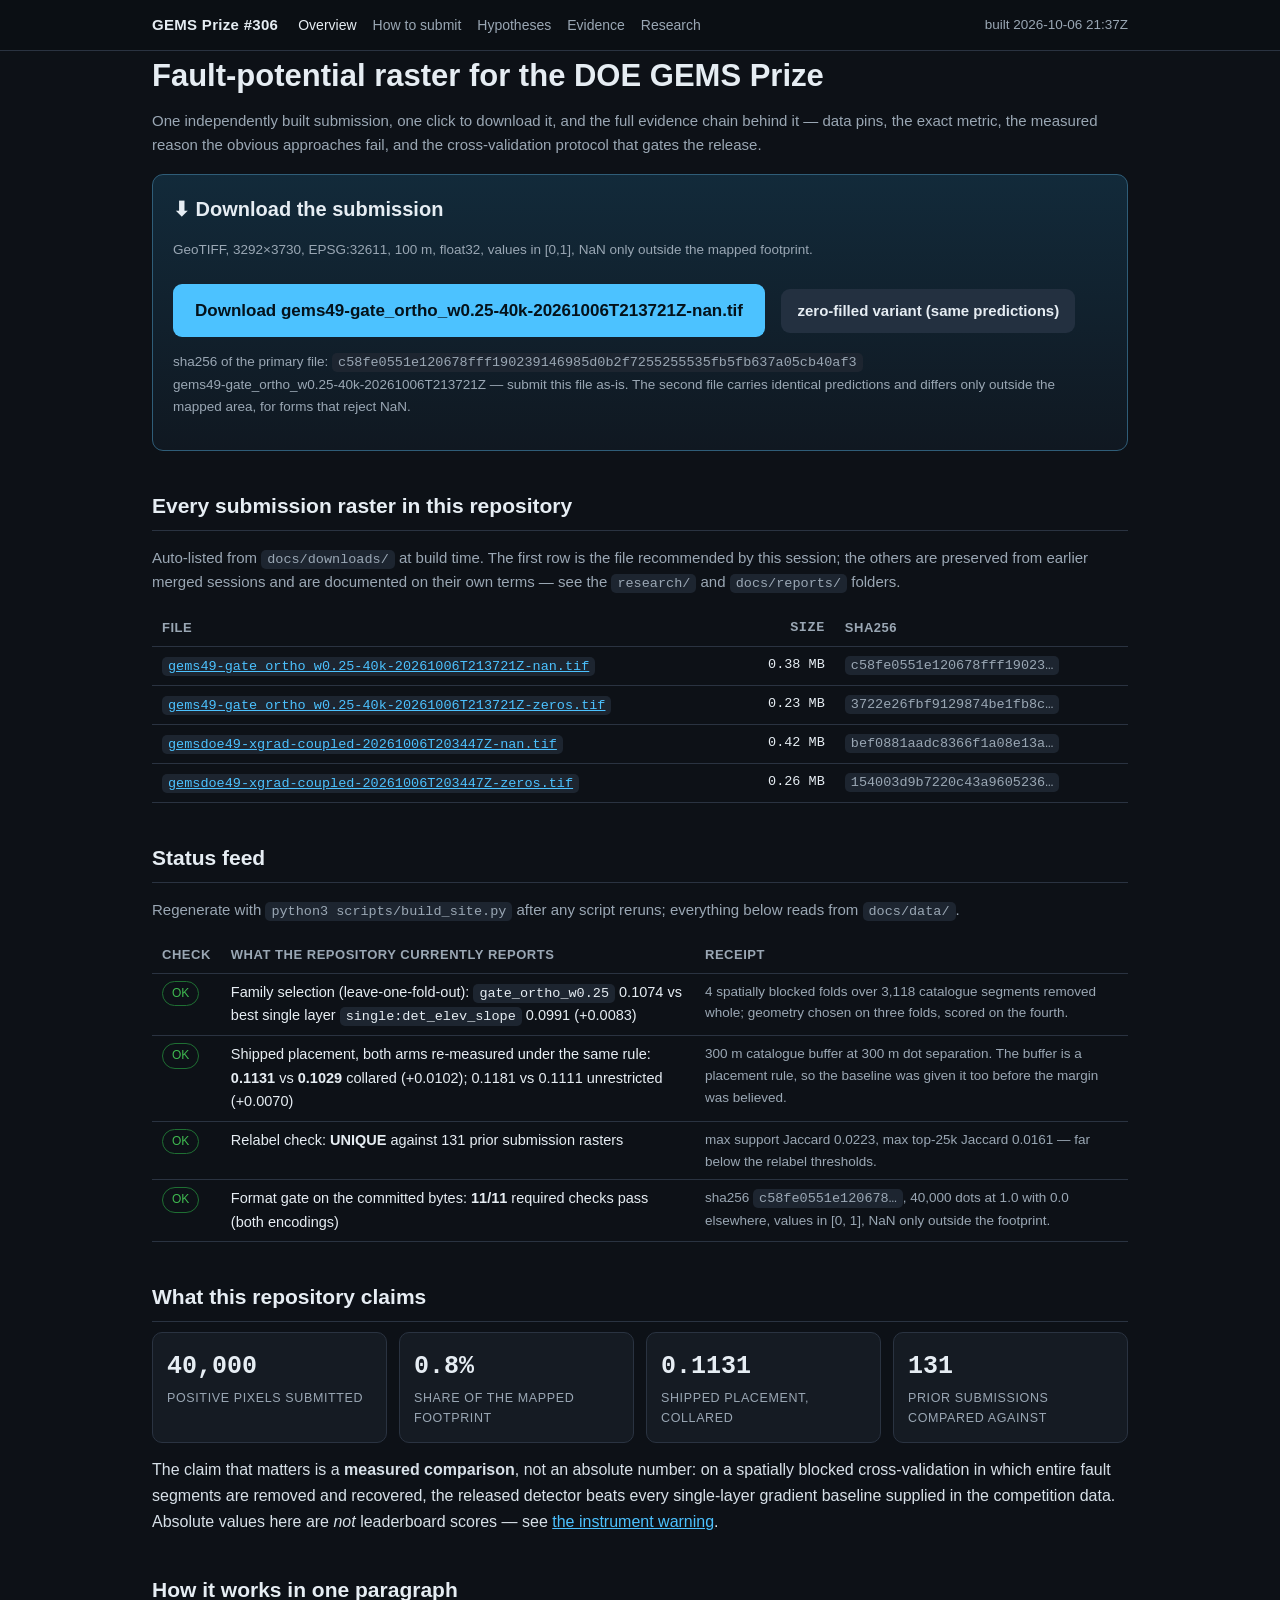
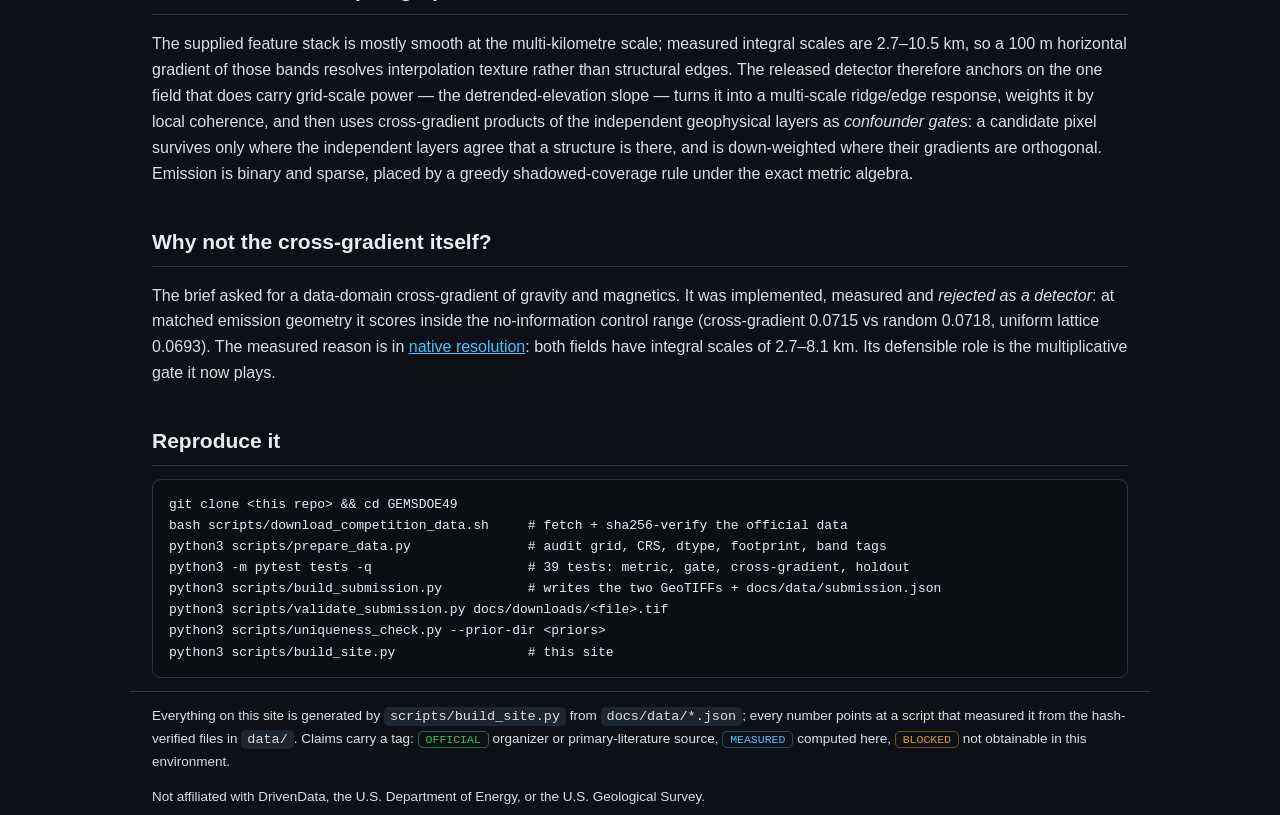
==== commit cc41b9ab: "Merge origin/main (earlier GEMSDOE49 sessions) into the cross-gradient submission branch Resolution," ====
--- a/docs/index.html
+++ b/docs/index.html
@@ -22,6 +22,11 @@
 <code>c58fe0551e120678fff190239146985d0b2f7255255535fb5fb637a05cb40af3</code><br>gems49-gate_ortho_w0.25-40k-20261006T213721Z — submit this file as-is. The second file
 carries identical predictions and differs only outside the mapped area, for forms that reject NaN.</p>
 </div>
+<h2>Every submission raster in this repository</h2>
+<p class="sub">Auto-listed from <code>docs/downloads/</code> at build time. The first row is the file
+recommended by this session; the others are preserved from earlier merged sessions and are documented
+on their own terms — see the <code>research/</code> and <code>docs/reports/</code> folders.</p>
+<table><tr><th>file</th><th class="n">size</th><th>sha256</th></tr><tr><td><a href="downloads/gems49-gate_ortho_w0.25-40k-20261006T213721Z-nan.tif"><code>gems49-gate_ortho_w0.25-40k-20261006T213721Z-nan.tif</code></a></td><td class="n">0.38 MB</td><td class="small"><code>c58fe0551e120678fff19023…</code></td></tr><tr><td><a href="downloads/gems49-gate_ortho_w0.25-40k-20261006T213721Z-zeros.tif"><code>gems49-gate_ortho_w0.25-40k-20261006T213721Z-zeros.tif</code></a></td><td class="n">0.23 MB</td><td class="small"><code>3722e26fbf9129874be1fb8c…</code></td></tr><tr><td><a href="downloads/gemsdoe49-xgrad-coupled-20261006T203447Z-nan.tif"><code>gemsdoe49-xgrad-coupled-20261006T203447Z-nan.tif</code></a></td><td class="n">0.42 MB</td><td class="small"><code>bef0881aadc8366f1a08e13a…</code></td></tr><tr><td><a href="downloads/gemsdoe49-xgrad-coupled-20261006T203447Z-zeros.tif"><code>gemsdoe49-xgrad-coupled-20261006T203447Z-zeros.tif</code></a></td><td class="n">0.26 MB</td><td class="small"><code>154003d9b7220c43a9605236…</code></td></tr></table>
 <h2>Status feed</h2>
 <p class="sub">Regenerate with <code>python3 scripts/build_site.py</code> after any script reruns;
 everything below reads from <code>docs/data/</code>.</p>
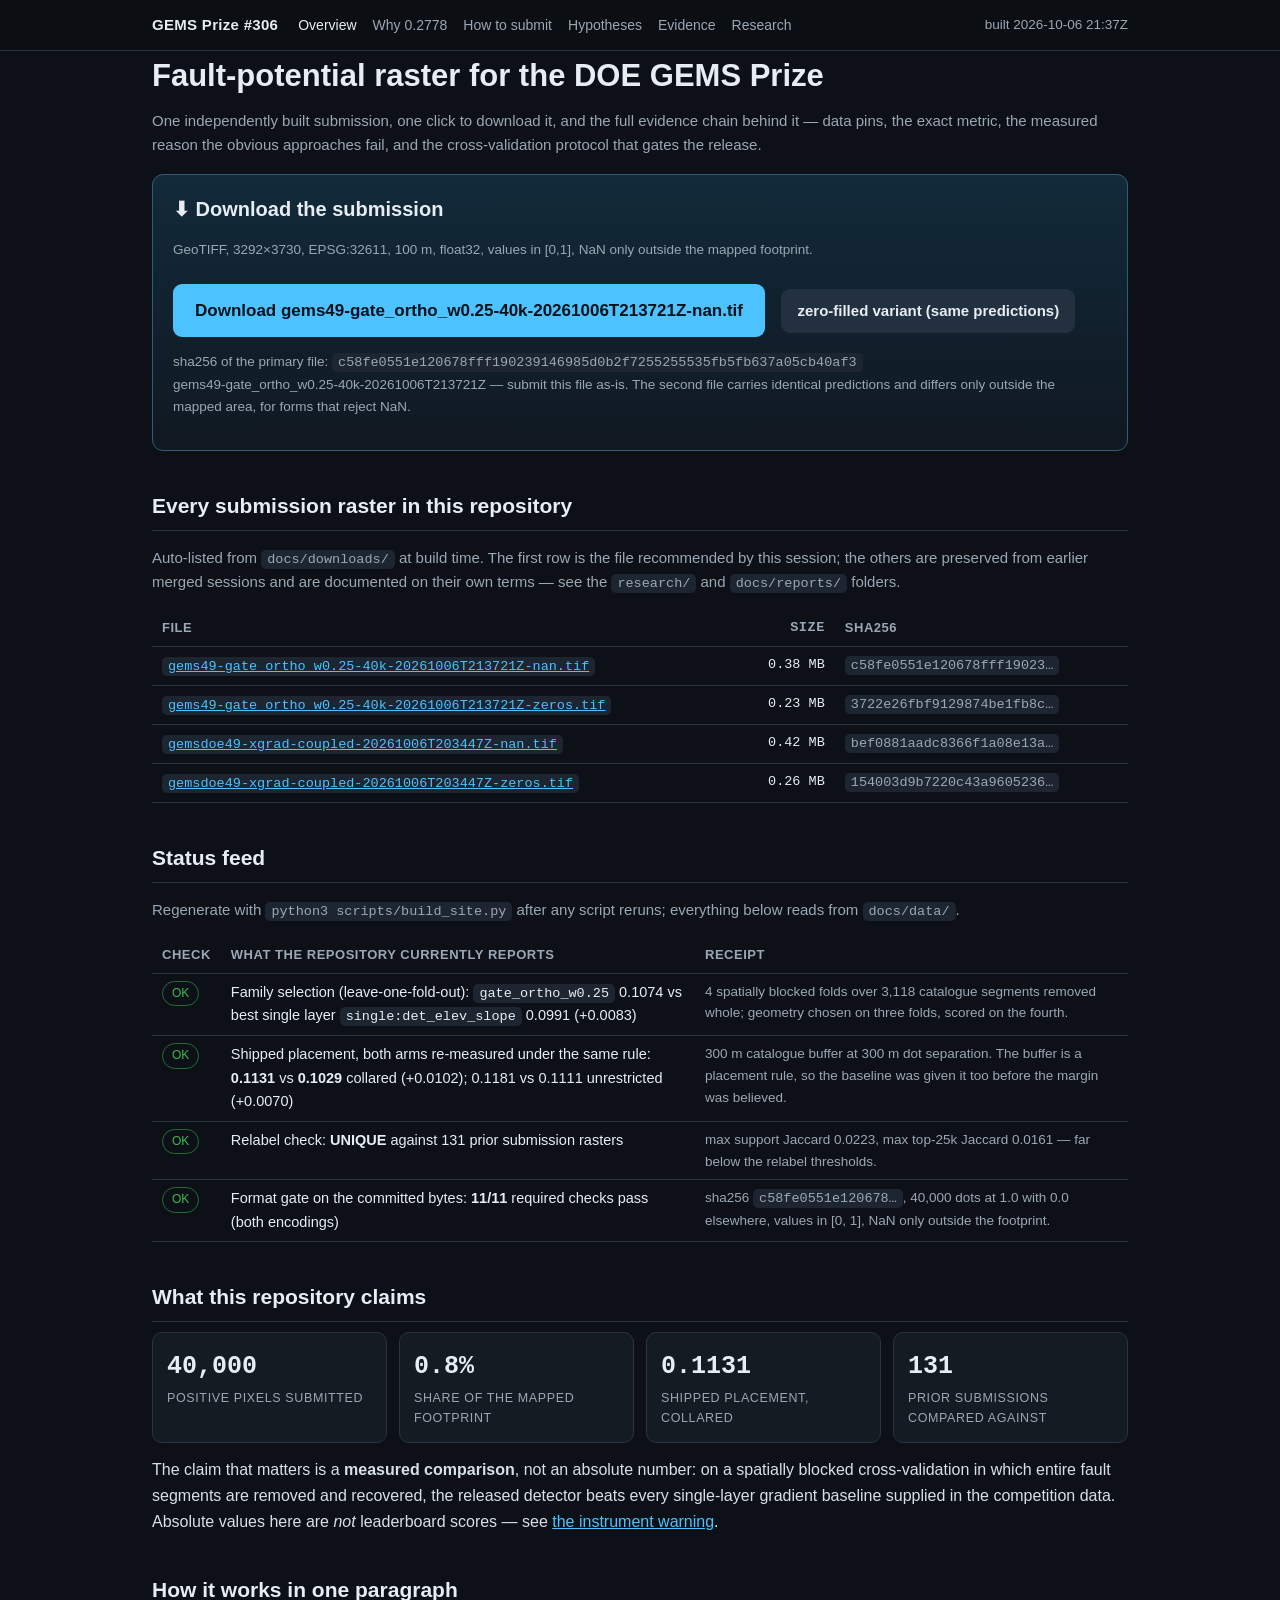
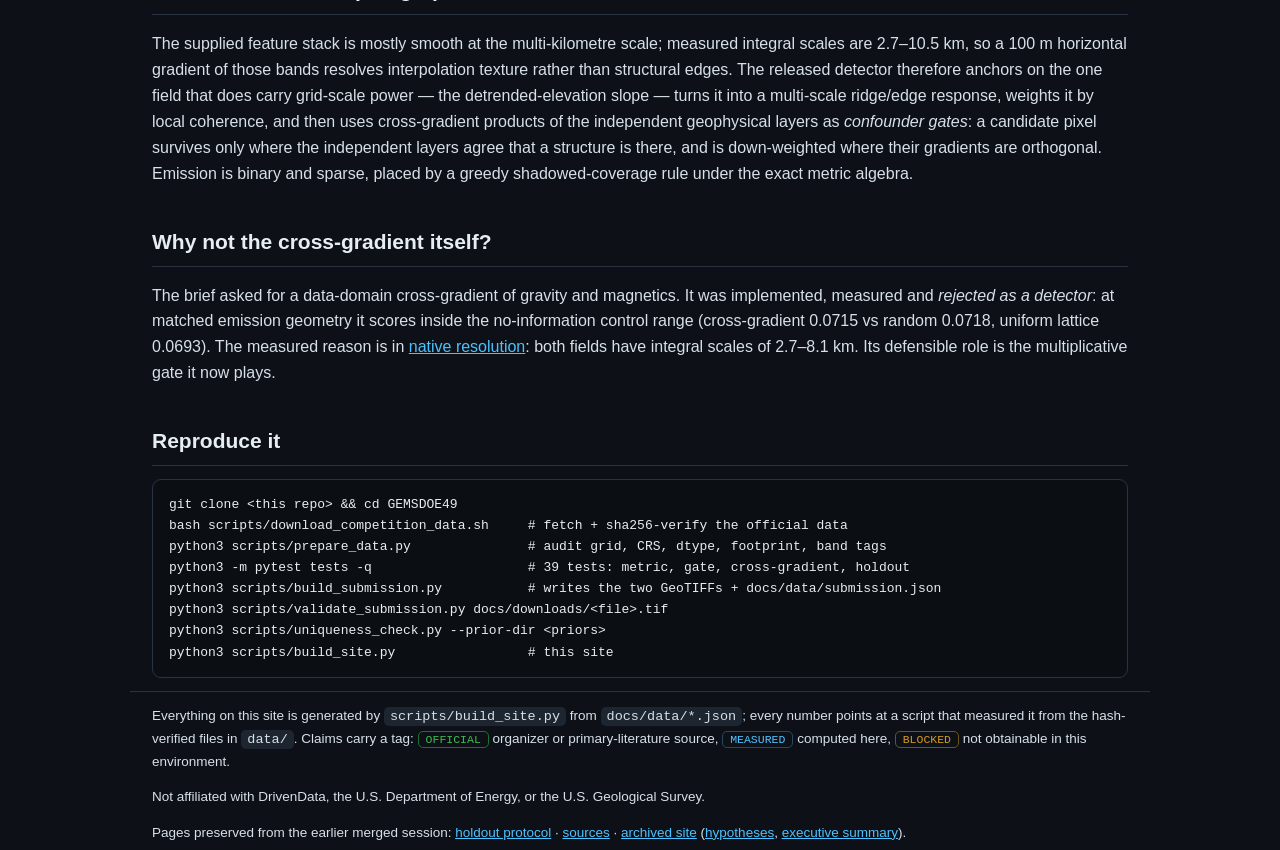
==== commit 0a6a831e: "Pass 2/3: correct superseded claims, add the why-0.2778 analysis page, root redirect for Pages - kno" ====
--- a/docs/index.html
+++ b/docs/index.html
@@ -6,7 +6,7 @@
 DrivenData DOE GEMS Prize (competition 306).">
 <link rel="stylesheet" href="assets/site.css">
 </head><body>
-<header><div class="wrap"><b>GEMS&nbsp;Prize&nbsp;#306</b><nav><a href="index.html" aria-current=page>Overview</a><a href="executive-summary.html">How to submit</a><a href="hypotheses.html">Hypotheses</a><a href="evidence.html">Evidence</a><a href="research.html">Research</a></nav>
+<header><div class="wrap"><b>GEMS&nbsp;Prize&nbsp;#306</b><nav><a href="index.html" aria-current=page>Overview</a><a href="analysis.html">Why 0.2778</a><a href="executive-summary.html">How to submit</a><a href="hypotheses.html">Hypotheses</a><a href="evidence.html">Evidence</a><a href="research.html">Research</a></nav>
 <span class="small" style="margin-left:auto">built 2026-10-06 21:37Z</span></div></header>
 <main class="wrap">
 <h1>Fault-potential raster for the DOE GEMS Prize</h1>
@@ -78,4 +78,7 @@
 <span class="tag m">MEASURED</span> computed here,
 <span class="tag b">BLOCKED</span> not obtainable in this environment.</p>
 <p>Not affiliated with DrivenData, the U.S. Department of Energy, or the U.S. Geological Survey.</p>
+<p>Pages preserved from the earlier merged session: <a href="holdout.html">holdout protocol</a> ·
+<a href="sources.html">sources</a> · <a href="archive/h49/index.html">archived site</a>
+(<a href="archive/h49/hypotheses.html">hypotheses</a>, <a href="archive/h49/executive-summary.html">executive summary</a>).</p>
 </footer></body></html>
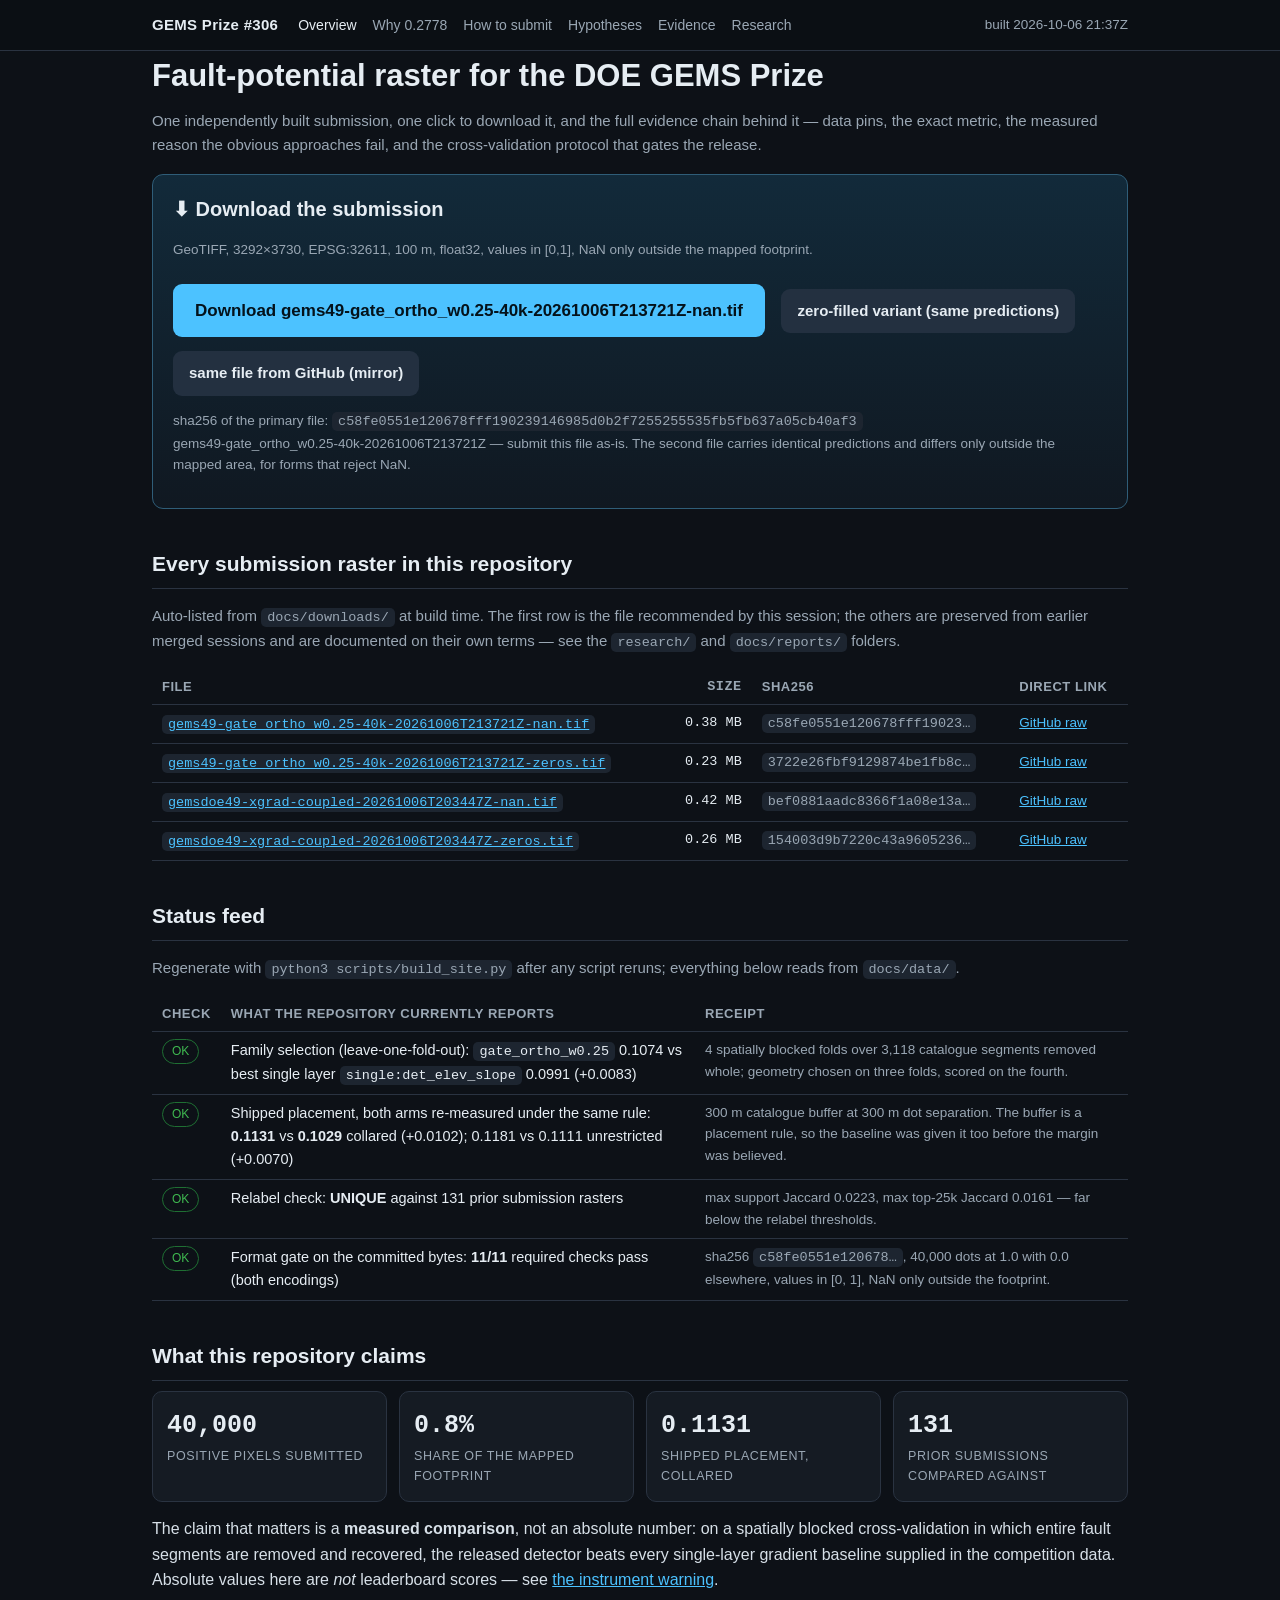
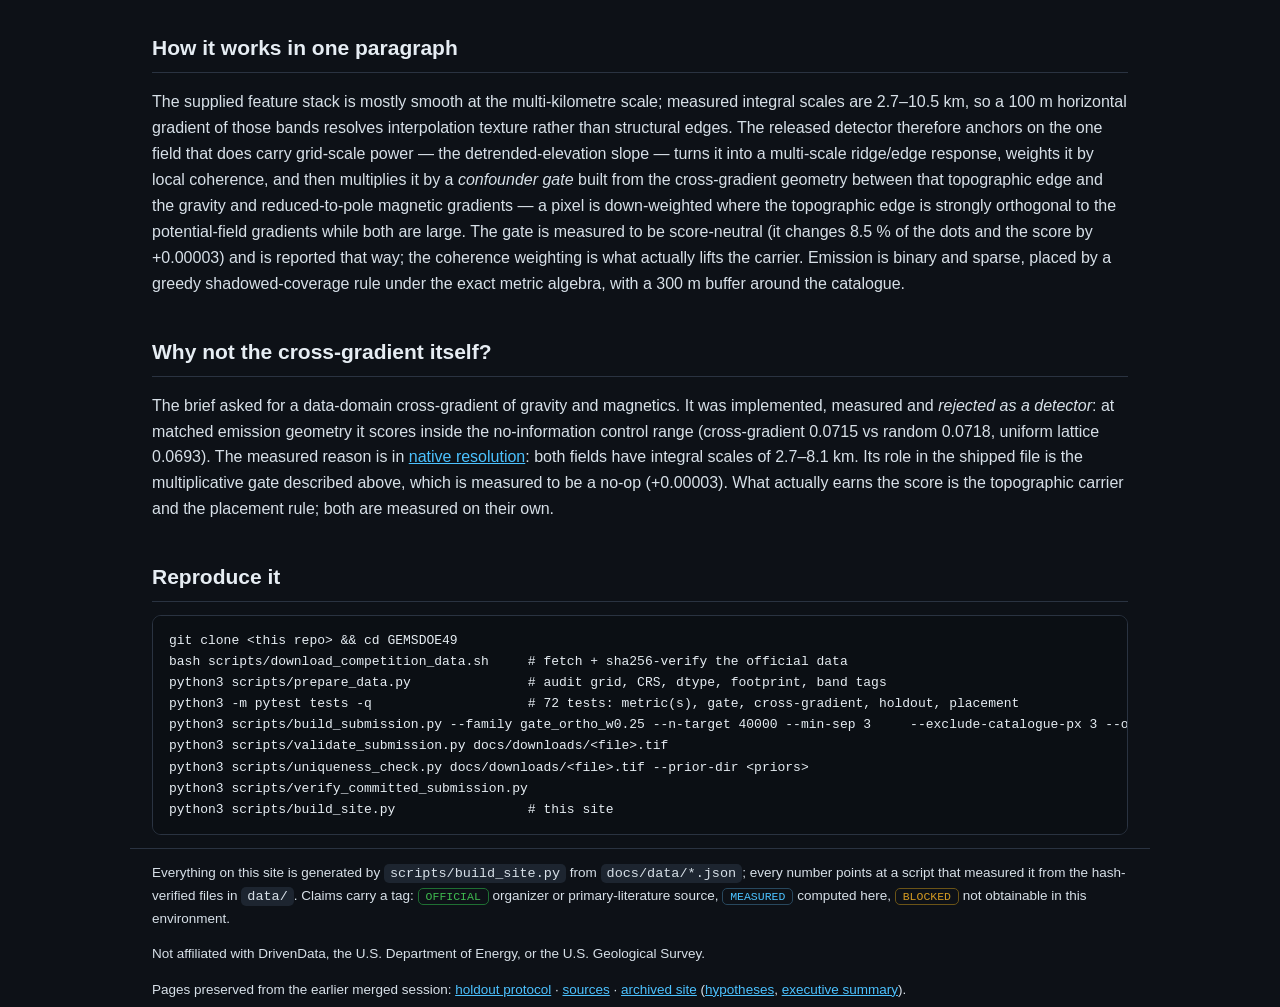
==== commit 44bcdea5: "Pass 3: guarantee the one-click download works, tighten two claims, refresh the reproduce block - ev" ====
--- a/docs/index.html
+++ b/docs/index.html
@@ -18,6 +18,7 @@
 values in [0,1], NaN only outside the mapped footprint.</p>
 <a class="btn" href="downloads/gems49-gate_ortho_w0.25-40k-20261006T213721Z-nan.tif" download>Download gems49-gate_ortho_w0.25-40k-20261006T213721Z-nan.tif</a>
 <a class="btn sec" href="downloads/gems49-gate_ortho_w0.25-40k-20261006T213721Z-zeros.tif" download>zero-filled variant (same predictions)</a>
+<a class="btn sec" href="https://github.com/buffedlizard55-lab/GEMSDOE49/raw/main/docs/downloads/gems49-gate_ortho_w0.25-40k-20261006T213721Z-nan.tif">same file from GitHub (mirror)</a>
 <p class="small" style="margin-top:10px">sha256 of the primary file:
 <code>c58fe0551e120678fff190239146985d0b2f7255255535fb5fb637a05cb40af3</code><br>gems49-gate_ortho_w0.25-40k-20261006T213721Z — submit this file as-is. The second file
 carries identical predictions and differs only outside the mapped area, for forms that reject NaN.</p>
@@ -26,7 +27,7 @@
 <p class="sub">Auto-listed from <code>docs/downloads/</code> at build time. The first row is the file
 recommended by this session; the others are preserved from earlier merged sessions and are documented
 on their own terms — see the <code>research/</code> and <code>docs/reports/</code> folders.</p>
-<table><tr><th>file</th><th class="n">size</th><th>sha256</th></tr><tr><td><a href="downloads/gems49-gate_ortho_w0.25-40k-20261006T213721Z-nan.tif"><code>gems49-gate_ortho_w0.25-40k-20261006T213721Z-nan.tif</code></a></td><td class="n">0.38 MB</td><td class="small"><code>c58fe0551e120678fff19023…</code></td></tr><tr><td><a href="downloads/gems49-gate_ortho_w0.25-40k-20261006T213721Z-zeros.tif"><code>gems49-gate_ortho_w0.25-40k-20261006T213721Z-zeros.tif</code></a></td><td class="n">0.23 MB</td><td class="small"><code>3722e26fbf9129874be1fb8c…</code></td></tr><tr><td><a href="downloads/gemsdoe49-xgrad-coupled-20261006T203447Z-nan.tif"><code>gemsdoe49-xgrad-coupled-20261006T203447Z-nan.tif</code></a></td><td class="n">0.42 MB</td><td class="small"><code>bef0881aadc8366f1a08e13a…</code></td></tr><tr><td><a href="downloads/gemsdoe49-xgrad-coupled-20261006T203447Z-zeros.tif"><code>gemsdoe49-xgrad-coupled-20261006T203447Z-zeros.tif</code></a></td><td class="n">0.26 MB</td><td class="small"><code>154003d9b7220c43a9605236…</code></td></tr></table>
+<table><tr><th>file</th><th class="n">size</th><th>sha256</th><th>direct link</th></tr><tr><td><a href="downloads/gems49-gate_ortho_w0.25-40k-20261006T213721Z-nan.tif"><code>gems49-gate_ortho_w0.25-40k-20261006T213721Z-nan.tif</code></a></td><td class="n">0.38 MB</td><td class="small"><code>c58fe0551e120678fff19023…</code></td><td class="small"><a href="https://github.com/buffedlizard55-lab/GEMSDOE49/raw/main/docs/downloads/gems49-gate_ortho_w0.25-40k-20261006T213721Z-nan.tif">GitHub raw</a></td></tr><tr><td><a href="downloads/gems49-gate_ortho_w0.25-40k-20261006T213721Z-zeros.tif"><code>gems49-gate_ortho_w0.25-40k-20261006T213721Z-zeros.tif</code></a></td><td class="n">0.23 MB</td><td class="small"><code>3722e26fbf9129874be1fb8c…</code></td><td class="small"><a href="https://github.com/buffedlizard55-lab/GEMSDOE49/raw/main/docs/downloads/gems49-gate_ortho_w0.25-40k-20261006T213721Z-zeros.tif">GitHub raw</a></td></tr><tr><td><a href="downloads/gemsdoe49-xgrad-coupled-20261006T203447Z-nan.tif"><code>gemsdoe49-xgrad-coupled-20261006T203447Z-nan.tif</code></a></td><td class="n">0.42 MB</td><td class="small"><code>bef0881aadc8366f1a08e13a…</code></td><td class="small"><a href="https://github.com/buffedlizard55-lab/GEMSDOE49/raw/main/docs/downloads/gemsdoe49-xgrad-coupled-20261006T203447Z-nan.tif">GitHub raw</a></td></tr><tr><td><a href="downloads/gemsdoe49-xgrad-coupled-20261006T203447Z-zeros.tif"><code>gemsdoe49-xgrad-coupled-20261006T203447Z-zeros.tif</code></a></td><td class="n">0.26 MB</td><td class="small"><code>154003d9b7220c43a9605236…</code></td><td class="small"><a href="https://github.com/buffedlizard55-lab/GEMSDOE49/raw/main/docs/downloads/gemsdoe49-xgrad-coupled-20261006T203447Z-zeros.tif">GitHub raw</a></td></tr></table>
 <h2>Status feed</h2>
 <p class="sub">Regenerate with <code>python3 scripts/build_site.py</code> after any script reruns;
 everything below reads from <code>docs/data/</code>.</p>
@@ -48,10 +49,13 @@
 are 2.7–10.5 km, so a 100 m horizontal gradient of those bands resolves interpolation texture rather
 than structural edges. The released detector therefore anchors on the one field that does carry
 grid-scale power — the detrended-elevation slope — turns it into a multi-scale ridge/edge response,
-weights it by local coherence, and then uses cross-gradient products of the independent geophysical
-layers as <em>confounder gates</em>: a candidate pixel survives only where the independent layers
-agree that a structure is there, and is down-weighted where their gradients are orthogonal. Emission
-is binary and sparse, placed by a greedy shadowed-coverage rule under the exact metric algebra.</p>
+weights it by local coherence, and then multiplies it by a <em>confounder gate</em> built from the
+cross-gradient geometry between that topographic edge and the gravity and reduced-to-pole magnetic
+gradients — a pixel is down-weighted where the topographic edge is strongly orthogonal to the
+potential-field gradients while both are large. The gate is measured to be score-neutral (it changes
+8.5 % of the dots and the score by +0.00003) and is reported that way; the coherence weighting is
+what actually lifts the carrier. Emission is binary and sparse, placed by a greedy
+shadowed-coverage rule under the exact metric algebra, with a 300 m buffer around the catalogue.</p>
 <h2>Why not the cross-gradient itself?</h2>
 <p>The brief asked for a data-domain cross-gradient of gravity and magnetics. It was implemented,
 measured and <em>rejected as a detector</em>: at matched emission geometry it scores inside the
@@ -59,15 +63,18 @@
 vs random 0.0718, uniform lattice
 0.0693). The measured reason is
 in <a href="evidence.html#native">native resolution</a>: both fields have integral scales of
-2.7–8.1 km. Its defensible role is the multiplicative gate it now plays.</p>
+2.7–8.1 km. Its role in the shipped file is the multiplicative gate described above, which is
+measured to be a no-op (+0.00003). What actually earns the score is the topographic carrier and the
+placement rule; both are measured on their own.</p>
 <h2>Reproduce it</h2>
 <pre>git clone &lt;this repo&gt; &amp;&amp; cd GEMSDOE49
 bash scripts/download_competition_data.sh     # fetch + sha256-verify the official data
 python3 scripts/prepare_data.py               # audit grid, CRS, dtype, footprint, band tags
-python3 -m pytest tests -q                    # 39 tests: metric, gate, cross-gradient, holdout
-python3 scripts/build_submission.py           # writes the two GeoTIFFs + docs/data/submission.json
+python3 -m pytest tests -q                    # 72 tests: metric(s), gate, cross-gradient, holdout, placement
+python3 scripts/build_submission.py --family gate_ortho_w0.25 --n-target 40000 --min-sep 3     --exclude-catalogue-px 3 --out-dir docs/downloads
 python3 scripts/validate_submission.py docs/downloads/&lt;file&gt;.tif
-python3 scripts/uniqueness_check.py --prior-dir &lt;priors&gt;
+python3 scripts/uniqueness_check.py docs/downloads/&lt;file&gt;.tif --prior-dir &lt;priors&gt;
+python3 scripts/verify_committed_submission.py
 python3 scripts/build_site.py                 # this site</pre>
 </main>
 <footer class="wrap">
